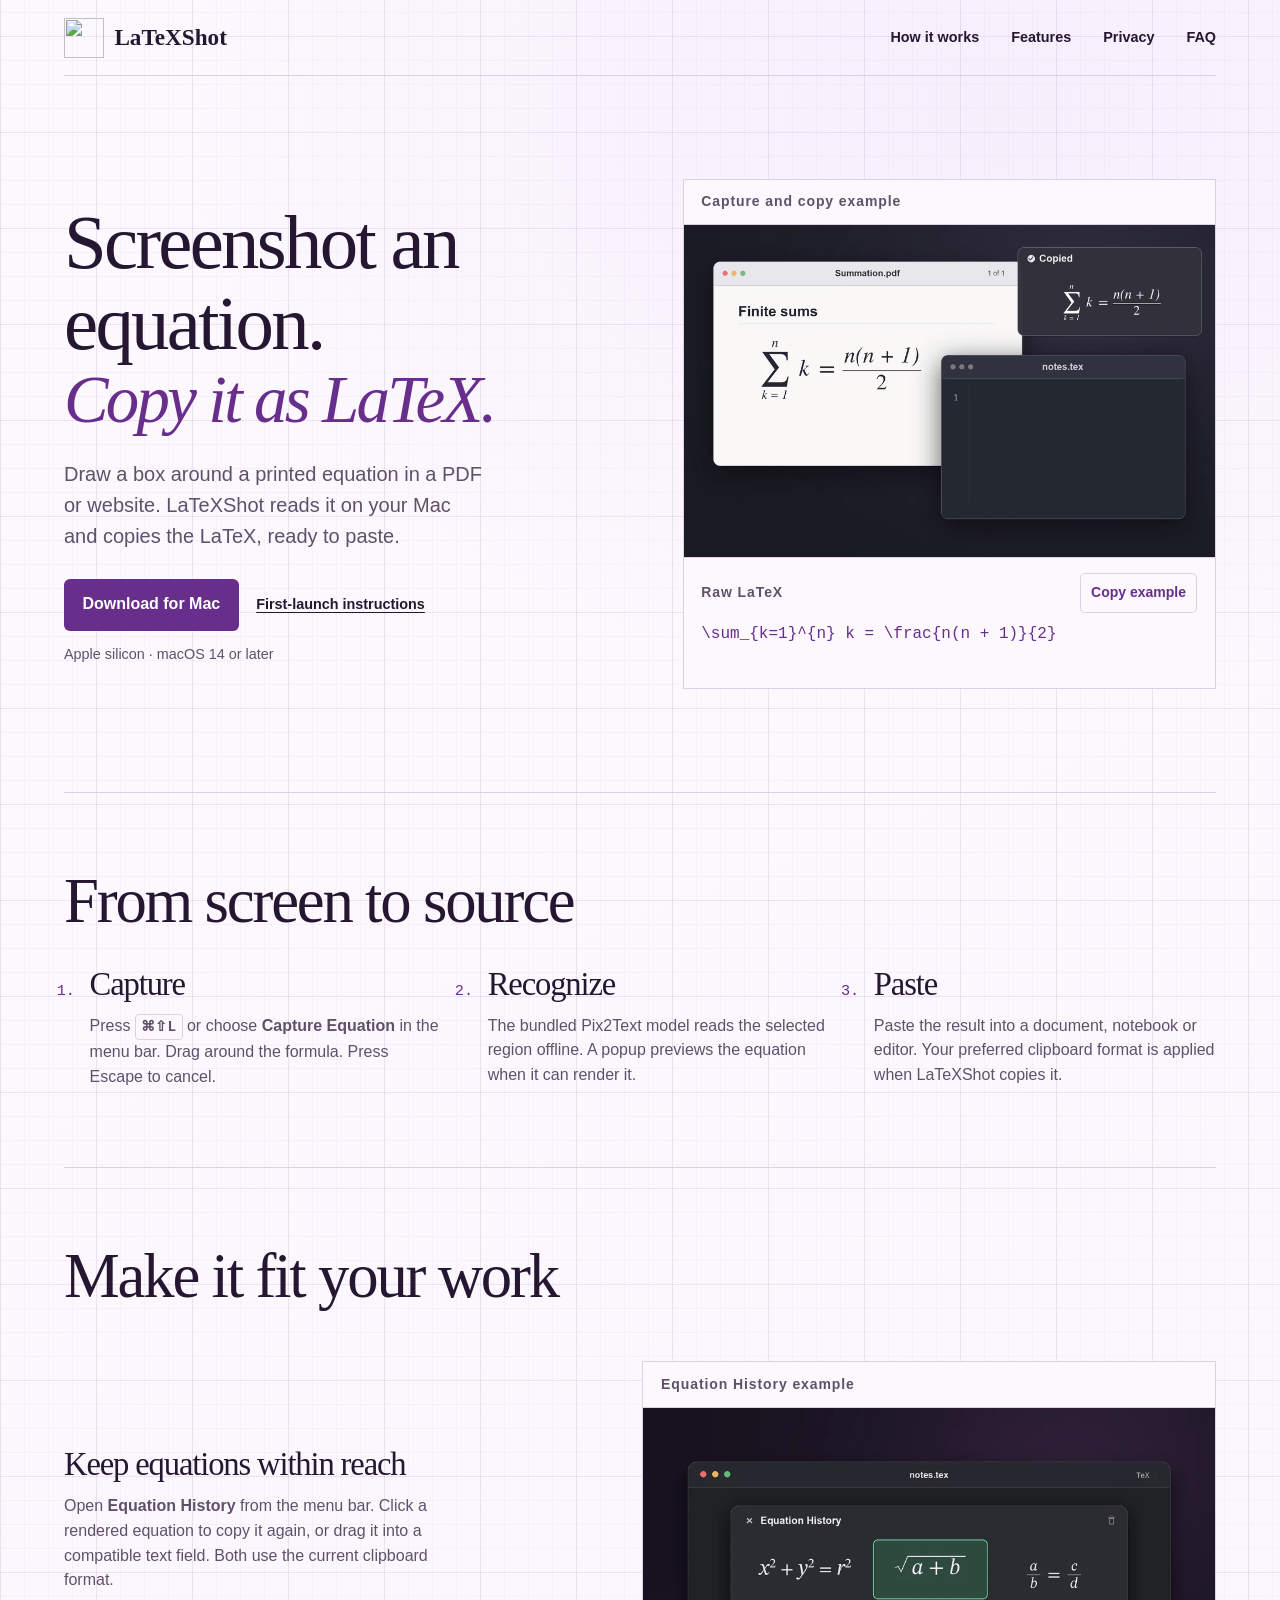
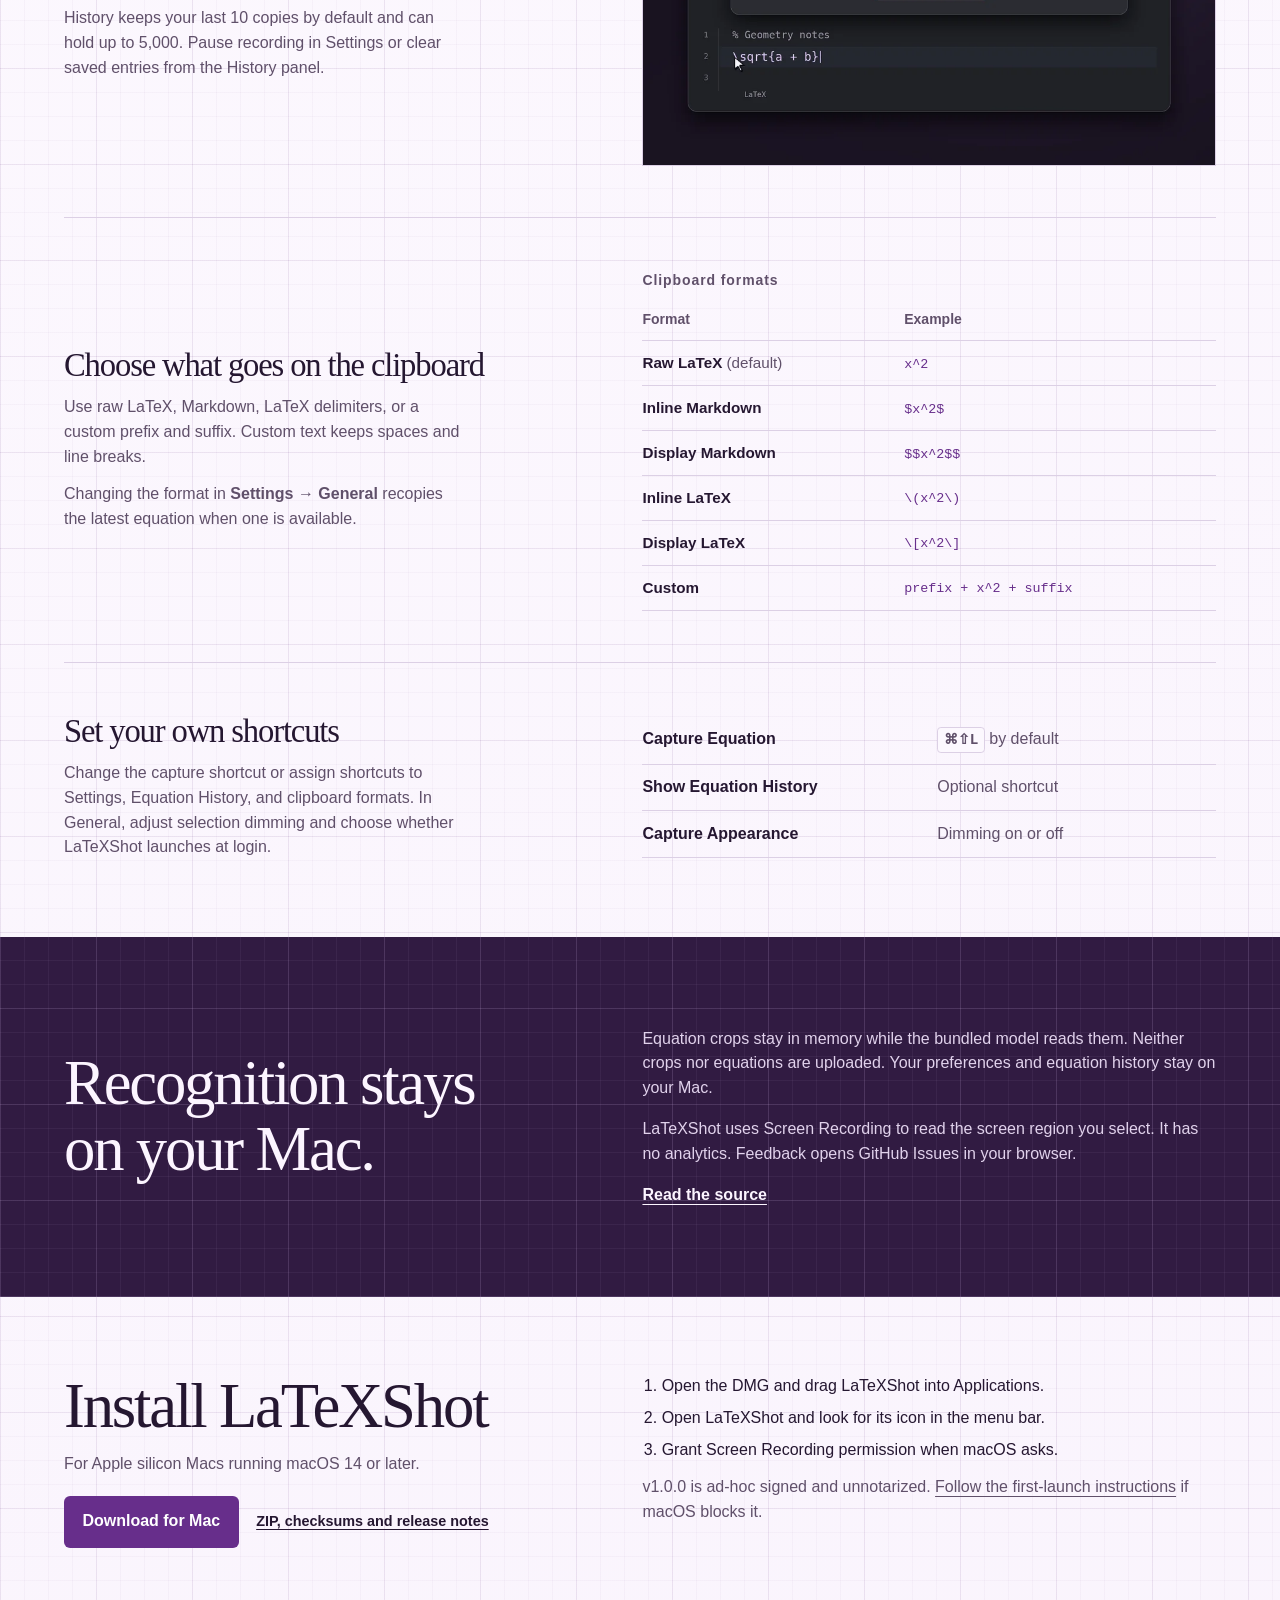
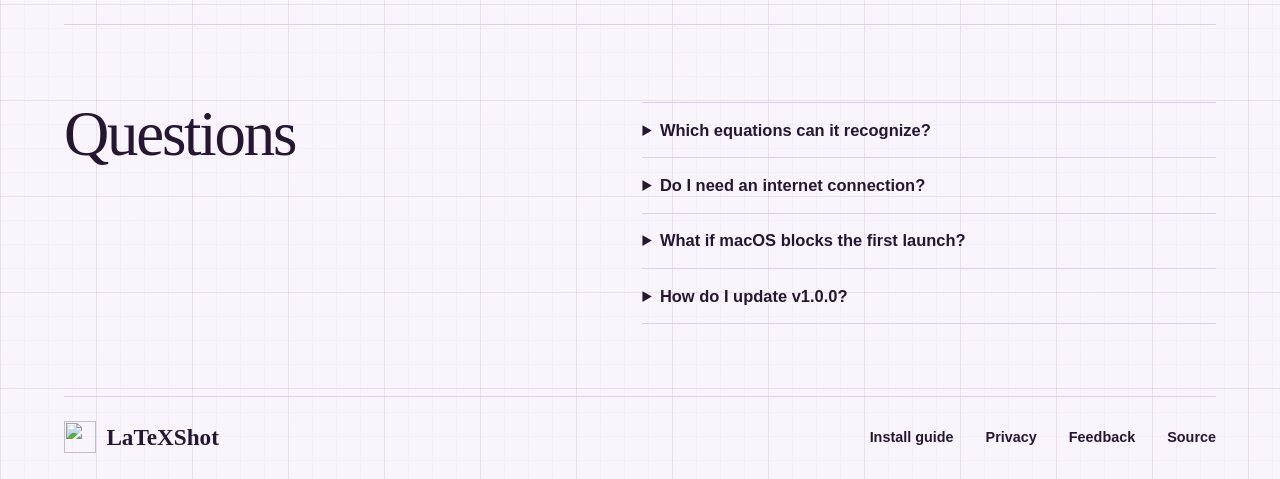
==== site/index.html @ 5f5283f3 "Separate Command and V in the capture demo" ====
<!doctype html>
<html lang="en">
<head>
  <meta charset="utf-8">
  <meta name="viewport" content="width=device-width, initial-scale=1">
  <meta name="description" content="Capture a printed equation from a PDF or website and copy it as LaTeX, offline. A menu bar app for Apple silicon Macs.">
  <meta name="color-scheme" content="light dark">
  <title>LaTeXShot — Screenshot an equation. Copy it as LaTeX.</title>
  <link rel="icon" type="image/png" href="LaTeXShot.png">
  <link rel="stylesheet" href="style.css?v=motion-1">
  <script src="script.js?v=motion-1" defer></script>
</head>
<body id="top">
  <a class="skip-link" href="#main">Skip to content</a>
  <header class="page-width site-header">
    <a class="wordmark" href="#top"><img src="LaTeXShot.png" alt="" width="40" height="40">LaTeXShot</a>
    <nav aria-label="Main navigation">
      <a href="#how-it-works">How it works</a>
      <a href="#features">Features</a>
      <a href="#privacy">Privacy</a>
      <a href="#faq">FAQ</a>
    </nav>
  </header>

  <main id="main" tabindex="-1">
    <section class="page-width hero" aria-labelledby="hero-title">
      <div class="hero-copy">
        <h1 id="hero-title">Screenshot an equation. <em>Copy it as LaTeX.</em></h1>
        <p>Draw a box around a printed equation in a PDF or website. LaTeXShot reads it on your Mac and copies the LaTeX, ready to paste.</p>
        <div class="actions">
          <a class="button" href="https://github.com/exploringtruth/latexshot/releases/latest/download/LaTeXShot.dmg">Download for Mac</a>
          <a href="https://github.com/exploringtruth/latexshot#if-macos-blocks-the-app">First-launch instructions</a>
        </div>
        <p class="system-note">Apple silicon · macOS 14 or later</p>
      </div>

      <figure class="demo motion-demo" data-motion="capture demo" aria-labelledby="demo-caption" aria-describedby="demo-description">
        <figcaption class="motion-caption">
          <span id="demo-caption" class="sheet-label">Capture and copy example</span>
          <span id="demo-description" class="visually-hidden">Illustration of selecting a printed equation in a PDF. The Copied popup shows the rendered equation, then Command V pastes its LaTeX into a separate editor.</span>
          <button class="motion-toggle" type="button" aria-controls="capture-motion" hidden>Play</button>
        </figcaption>
        <div class="motion-stage">
          <div class="capture-sheet motion-fallback">
            <div class="selection-frame">
              <span class="corner top-left" aria-hidden="true"></span>
              <span class="corner top-right" aria-hidden="true"></span>
              <span class="corner bottom-left" aria-hidden="true"></span>
              <span class="corner bottom-right" aria-hidden="true"></span>
              <math display="block" aria-label="The sum from k equals 1 to n of k equals n times n plus 1, divided by 2">
                <munderover>
                  <mo>∑</mo>
                  <mpadded height="+0.16em"><mrow><mi>k</mi><mo>=</mo><mn>1</mn></mrow></mpadded>
                  <mpadded depth="+0.16em"><mi>n</mi></mpadded>
                </munderover>
                <mi>k</mi><mo>=</mo>
                <mfrac>
                  <mrow><mi>n</mi><mo>(</mo><mi>n</mi><mo>+</mo><mn>1</mn><mo>)</mo></mrow>
                  <mn>2</mn>
                </mfrac>
              </math>
            </div>
          </div>
          <img class="motion-poster" src="media/capture.webp?v=2" width="960" height="600" alt="" decoding="async">
          <video id="capture-motion" class="motion-video" src="media/capture.mp4?v=3" width="960" height="600" preload="none" muted playsinline loop disablepictureinpicture disableremoteplayback aria-hidden="true" hidden></video>
        </div>
        <div class="output">
          <div class="output-heading">
            <span class="sheet-label">Raw LaTeX</span>
            <button class="copy-button" type="button" hidden>Copy example</button>
          </div>
          <pre><code id="example-latex">\sum_{k=1}^{n} k = \frac{n(n + 1)}{2}</code></pre>
          <p class="copy-status" role="status"></p>
        </div>
      </figure>
    </section>

    <section class="page-width ruled-section workflow" id="how-it-works" aria-labelledby="workflow-title">
      <h2 id="workflow-title">From screen to source</h2>
      <ol class="workflow-list">
        <li><h3>Capture</h3><p>Press <kbd aria-label="Command Shift L">⌘⇧L</kbd> or choose <strong>Capture Equation</strong> in the menu bar. Drag around the formula. Press Escape to cancel.</p></li>
        <li><h3>Recognize</h3><p>The bundled Pix2Text model reads the selected region offline. A popup previews the equation when it can render it.</p></li>
        <li><h3>Paste</h3><p>Paste the result into a document, notebook or editor. Your preferred clipboard format is applied when LaTeXShot copies it.</p></li>
      </ol>
    </section>

    <section class="page-width ruled-section features" id="features" aria-labelledby="features-title">
      <h2 id="features-title">Make it fit your work</h2>
      <div class="feature-row">
        <div class="feature-copy">
          <h3>Keep equations within reach</h3>
          <p>Open <strong>Equation History</strong> from the menu bar. Click a rendered equation to copy it again, or drag it into a compatible text field. Both use the current clipboard format.</p>
          <p>History keeps your last 10 copies by default and can hold up to 5,000. Pause recording in Settings or clear saved entries from the History panel.</p>
        </div>
        <figure class="history-demo motion-demo" data-motion="Equation History demo" aria-labelledby="history-caption" aria-describedby="history-description">
          <figcaption class="motion-caption">
            <span id="history-caption" class="sheet-label">Equation History example</span>
            <span id="history-description" class="visually-hidden">Illustration of dragging two different saved equations from Equation History into an editor. The History panel stays open after each drop.</span>
            <button class="motion-toggle" type="button" aria-controls="history-motion" hidden>Play</button>
          </figcaption>
          <div class="motion-stage">
            <div class="history-sample motion-fallback">
              <ul>
                <li><math aria-label="x squared plus y squared equals r squared"><msup><mi>x</mi><mn>2</mn></msup><mo>+</mo><msup><mi>y</mi><mn>2</mn></msup><mo>=</mo><msup><mi>r</mi><mn>2</mn></msup></math></li>
                <li><math aria-label="The square root of a squared plus b squared"><msqrt><msup><mi>a</mi><mn>2</mn></msup><mo>+</mo><msup><mi>b</mi><mn>2</mn></msup></msqrt></math></li>
                <li><math aria-label="a over b equals c over d"><mfrac><mi>a</mi><mi>b</mi></mfrac><mo>=</mo><mfrac><mi>c</mi><mi>d</mi></mfrac></math></li>
              </ul>
            </div>
            <img class="motion-poster" src="media/history.webp?v=2" width="960" height="600" alt="" decoding="async" loading="lazy">
            <video id="history-motion" class="motion-video" src="media/history.mp4?v=2" width="960" height="600" preload="none" muted playsinline loop disablepictureinpicture disableremoteplayback aria-hidden="true" hidden></video>
          </div>
        </figure>
      </div>
      <div class="feature-row">
        <div class="feature-copy">
          <h3>Choose what goes on the clipboard</h3>
          <p>Use raw LaTeX, Markdown, LaTeX delimiters, or a custom prefix and suffix. Custom text keeps spaces and line breaks.</p>
          <p>Changing the format in <strong>Settings → General</strong> recopies the latest equation when one is available.</p>
        </div>
        <table class="formats">
          <caption class="sheet-label">Clipboard formats</caption>
          <thead><tr><th scope="col">Format</th><th scope="col">Example</th></tr></thead>
          <tbody>
            <tr><th scope="row">Raw LaTeX <span>(default)</span></th><td><code>x^2</code></td></tr>
            <tr><th scope="row">Inline Markdown</th><td><code>$x^2$</code></td></tr>
            <tr><th scope="row">Display Markdown</th><td><code>$$x^2$$</code></td></tr>
            <tr><th scope="row">Inline LaTeX</th><td><code>\(x^2\)</code></td></tr>
            <tr><th scope="row">Display LaTeX</th><td><code>\[x^2\]</code></td></tr>
            <tr><th scope="row">Custom</th><td><code>prefix + x^2 + suffix</code></td></tr>
          </tbody>
        </table>
      </div>
      <div class="feature-row">
        <div class="feature-copy">
          <h3>Set your own shortcuts</h3>
          <p>Change the capture shortcut or assign shortcuts to Settings, Equation History, and clipboard formats. In General, adjust selection dimming and choose whether LaTeXShot launches at login.</p>
        </div>
        <dl class="settings">
          <div><dt>Capture Equation</dt><dd><kbd aria-label="Command Shift L">⌘⇧L</kbd> by default</dd></div>
          <div><dt>Show Equation History</dt><dd>Optional shortcut</dd></div>
          <div><dt>Capture Appearance</dt><dd>Dimming on or off</dd></div>
        </dl>
      </div>
    </section>

    <section class="privacy-band" id="privacy" aria-labelledby="privacy-title">
      <div class="page-width privacy-inner">
        <h2 id="privacy-title">Recognition stays<br>on your Mac.</h2>
        <div>
          <p>Equation crops stay in memory while the bundled model reads them. Neither crops nor equations are uploaded. Your preferences and equation history stay on your Mac.</p>
          <p>LaTeXShot uses Screen Recording to read the screen region you select. It has no analytics. Feedback opens GitHub Issues in your browser.</p>
          <a href="https://github.com/exploringtruth/latexshot">Read the source</a>
        </div>
      </div>
    </section>

    <section class="page-width ruled-section install" id="download" aria-labelledby="download-title">
      <div>
        <h2 id="download-title">Install LaTeXShot</h2>
        <p>For Apple silicon Macs running macOS 14 or later.</p>
        <div class="actions">
          <a class="button" href="https://github.com/exploringtruth/latexshot/releases/latest/download/LaTeXShot.dmg">Download for Mac</a>
          <a href="https://github.com/exploringtruth/latexshot/releases/tag/v1.0.0">ZIP, checksums and release notes</a>
        </div>
      </div>
      <div class="install-steps">
        <ol>
          <li>Open the DMG and drag LaTeXShot into Applications.</li>
          <li>Open LaTeXShot and look for its icon in the menu bar.</li>
          <li>Grant Screen Recording permission when macOS asks.</li>
        </ol>
        <p>v1.0.0 is ad-hoc signed and unnotarized. <a href="https://github.com/exploringtruth/latexshot#if-macos-blocks-the-app">Follow the first-launch instructions</a> if macOS blocks it.</p>
      </div>
    </section>

    <section class="page-width ruled-section faq" id="faq" aria-labelledby="faq-title">
      <h2 id="faq-title">Questions</h2>
      <div>
        <details>
          <summary>Which equations can it recognize?</summary>
          <p>LaTeXShot v1.0.0 supports printed equations in PDFs and websites. Handwriting support is planned. The frozen printed-equation benchmark accepted 60 of 66 results (90.9%), below the 95% target. Review the copied LaTeX before using it. <a href="https://github.com/exploringtruth/latexshot/blob/v1.0.0/benchmarks/pix2text-v1/README.md">See the benchmark results</a>.</p>
        </details>
        <details>
          <summary>Do I need an internet connection?</summary>
          <p>The installed app recognizes equations entirely offline. Downloading the app or an update and opening GitHub for feedback requires an internet connection.</p>
        </details>
        <details>
          <summary>What if macOS blocks the first launch?</summary>
          <p>v1.0.0 is ad-hoc signed and unnotarized. If you trust your download, open <strong>System Settings → Privacy &amp; Security</strong> and use <strong>Open Anyway</strong>. <a href="https://support.apple.com/en-us/102445">Read Apple’s instructions</a>.</p>
        </details>
        <details>
          <summary>How do I update v1.0.0?</summary>
          <p>Download a newer version from <a href="https://github.com/exploringtruth/latexshot/releases">GitHub Releases</a>, quit LaTeXShot and replace it in Applications. In-app update checks and automatic updates are disabled in v1.0.0.</p>
        </details>
      </div>
    </section>
  </main>

  <footer class="page-width site-footer">
    <a class="wordmark" href="#top"><img src="LaTeXShot.png" alt="" width="32" height="32">LaTeXShot</a>
    <nav aria-label="Project links">
      <a href="https://github.com/exploringtruth/latexshot#if-macos-blocks-the-app">Install guide</a>
      <a href="#privacy">Privacy</a>
      <a href="https://github.com/exploringtruth/latexshot/issues">Feedback</a>
      <a href="https://github.com/exploringtruth/latexshot">Source</a>
    </nav>
  </footer>
</body>
</html>
---- site/style.css ----
:root, .privacy-band {
  --paper-grid:
    repeating-linear-gradient(90deg, var(--grid-major) 0 1px, transparent 1px 96px),
    repeating-linear-gradient(0deg, var(--grid-major) 0 1px, transparent 1px 96px),
    repeating-linear-gradient(90deg, var(--grid-minor) 0 1px, transparent 1px 24px),
    repeating-linear-gradient(0deg, var(--grid-minor) 0 1px, transparent 1px 24px);
}

:root {
  color-scheme: light dark;
  --paper: #fcf8fe;
  --ink: #251731;
  --muted: #60506a;
  --accent: #672e8b;
  --accent-hover: #51206f;
  --button-text: #fff;
  --rule: #dcd0e5;
  --sheet: #f5edf9;
  --grid: #e4d6ec;
  --grid-minor: #835c9b0b;
  --grid-major: #74458d15;
  --paper-glow: #ce9deb1c;
  --paper-wash: #e9d6f420;
  --focus: #9a5619;
  --plum: #311b42;
  --plum-ink: #fcf5ff;
  --plum-muted: #e1d2ec;
  --serif: Georgia, "Times New Roman", serif;
  --mono: ui-monospace, SFMono-Regular, Menlo, monospace;
  background-color: var(--paper);
  background-image:
    var(--paper-grid),
    radial-gradient(ellipse 60rem 43rem at 78% 7rem, var(--paper-glow), transparent 86%),
    linear-gradient(160deg, transparent 24%, var(--paper-wash));
  color: var(--ink);
  font-family: -apple-system, BlinkMacSystemFont, "Segoe UI", sans-serif;
  line-height: 1.55;
}

@media (prefers-color-scheme: dark) {
  :root {
    --paper: #1a1223;
    --ink: #f8eefb;
    --muted: #cbbacf;
    --accent: #d0a1f4;
    --accent-hover: #e4c3ff;
    --button-text: #2c173c;
    --rule: #483653;
    --sheet: #291a35;
    --grid: #3a2946;
    --grid-minor: #b08bce0c;
    --grid-major: #b894dc18;
    --paper-glow: #7f45ad2a;
    --paper-wash: #481e6520;
    --focus: #f0be76;
    --plum: #301b41;
  }
}

* { box-sizing: border-box; }
[hidden] { display: none !important; }
body { margin: 0; }
img { display: block; }
figure { margin: 0; }
.visually-hidden {
  position: absolute;
  width: 1px;
  height: 1px;
  padding: 0;
  overflow: hidden;
  clip-path: inset(50%);
  white-space: nowrap;
}
p { margin: 0; }
a { color: inherit; text-underline-offset: 0.23em; }
a:hover { text-decoration-thickness: 2px; }
a:focus-visible, button:focus-visible, summary:focus-visible {
  outline: 3px solid var(--focus);
  outline-offset: 4px;
}

.skip-link {
  position: absolute;
  z-index: 2;
  top: 1rem;
  left: 1rem;
  padding: 0.5rem 0.75rem;
  background: var(--paper);
  transform: translateY(-200%);
}

.skip-link:focus { transform: none; }
.page-width { width: min(100% - 4rem, 72rem); margin-inline: auto; }

.site-header, .site-footer {
  display: flex;
  align-items: center;
  justify-content: space-between;
  gap: 1rem 2rem;
  padding-block: 1.1rem;
}

.site-header { border-bottom: 1px solid var(--rule); }
.site-footer { padding-block: 1.5rem 2rem; }
.wordmark {
  display: inline-flex;
  align-items: center;
  gap: 0.65rem;
  font-family: var(--serif);
  font-size: 1.45rem;
  font-weight: 700;
  line-height: 1.2;
  text-decoration: none;
}

nav { display: flex; flex-wrap: wrap; gap: 0.45rem clamp(1rem, 2.7vw, 2rem); }
nav a { font-size: 0.9rem; font-weight: 600; text-decoration: none; }
nav a:hover { text-decoration: underline; }

h1, h2, h3 {
  margin: 0;
  font-family: var(--serif);
  line-height: 1.05;
  letter-spacing: -0.035em;
}

h1 { font-size: clamp(3.2rem, 6vw, 5.6rem); font-weight: 500; }
h1 em { display: block; color: var(--accent); font-size: 0.87em; font-weight: inherit; }
h2 { font-size: clamp(2.4rem, 4.9vw, 4.8rem); font-weight: 500; }
h3 { font-size: clamp(1.55rem, 2.55vw, 2.3rem); font-weight: 500; }
kbd, code { font-family: var(--mono); }
math { font-family: math, "STIX Two Math", "Cambria Math", "Latin Modern Math", serif; }

.hero {
  display: grid;
  grid-template-columns: minmax(0, 1.04fr) minmax(0, 1fr);
  align-items: center;
  gap: clamp(2rem, 5vw, 5.5rem);
  padding-block: clamp(3.5rem, 8vw, 7.25rem);
}

.hero-copy > p:not(.system-note) {
  max-width: 38ch;
  margin-block: 1.55rem 1.65rem;
  color: var(--muted);
  font-size: clamp(1.08rem, 1.7vw, 1.25rem);
  line-height: 1.55;
}

.actions { display: flex; align-items: center; flex-wrap: wrap; gap: 0.8rem 1.1rem; }
.actions a:not(.button) { font-size: 0.9rem; font-weight: 600; }
.button {
  display: inline-flex;
  align-items: center;
  min-height: 3.25rem;
  padding: 0.65rem 1.15rem;
  border-radius: 0.38rem;
  background: var(--accent);
  color: var(--button-text);
  font-weight: 700;
  text-decoration: none;
}

.button:hover { background: var(--accent-hover); }
.system-note { margin-top: 0.75rem; color: var(--muted); font-size: 0.9rem; }

.motion-demo { min-width: 0; border: 1px solid var(--rule); background: var(--paper); }
.motion-caption {
  display: flex;
  align-items: center;
  justify-content: space-between;
  gap: 0.5rem;
  min-height: 2.85rem;
  padding-inline: 1.1rem;
  border-bottom: 1px solid var(--rule);
}

.motion-toggle {
  min-height: 2rem;
  padding: 0.25rem 0.1rem;
  border: 0;
  background: transparent;
  color: var(--accent);
  font: inherit;
  font-size: 0.875rem;
  font-weight: 650;
  text-decoration: underline;
  text-underline-offset: 0.23em;
  cursor: pointer;
}

.motion-toggle:hover { text-decoration-thickness: 2px; }

.motion-stage {
  position: relative;
  display: grid;
  aspect-ratio: 8 / 5;
  overflow: hidden;
  background: var(--sheet);
}

.motion-poster, .motion-video {
  position: absolute;
  inset: 0;
  width: 100%;
  height: 100%;
  object-fit: contain;
}

.motion-poster { z-index: 1; visibility: hidden; }
.motion-poster.available { visibility: visible; }
.motion-video { opacity: 0; }
.motion-video.started { opacity: 1; }
.sheet-label {
  color: var(--muted);
  font-size: 0.875rem;
  font-weight: 650;
  letter-spacing: 0.065em;
}

.capture-sheet, .history-sample {
  background-color: var(--sheet);
  background-image:
    linear-gradient(var(--grid) 1px, transparent 1px),
    linear-gradient(90deg, var(--grid) 1px, transparent 1px);
  background-size: 1.5rem 1.5rem;
}

.capture-sheet {
  position: relative;
  display: grid;
  place-items: center;
  min-height: 0;
  padding: 1.15rem;
}

.selection-frame {
  position: relative;
  display: grid;
  place-items: center;
  width: min(88%, 25rem);
  min-height: min(74%, 10.25rem);
  padding: 0 0.7rem;
  border: 1px solid var(--accent);
  background: var(--paper);
}

.selection-frame math { font-size: clamp(1.55rem, 3.05vw, 2.8rem); }
.corner {
  position: absolute;
  width: 0.85rem;
  height: 0.85rem;
  border: 2px solid var(--accent);
}

.top-left { top: -2px; left: -2px; border-right: 0; border-bottom: 0; }
.top-right { top: -2px; right: -2px; border-left: 0; border-bottom: 0; }
.bottom-left { bottom: -2px; left: -2px; border-right: 0; border-top: 0; }
.bottom-right { bottom: -2px; right: -2px; border-left: 0; border-top: 0; }

kbd {
  display: inline-block;
  padding: 0.08em 0.38em;
  border: 1px solid var(--rule);
  border-radius: 0.24rem;
  background: var(--paper);
  font-size: 0.9em;
  font-weight: 600;
  white-space: nowrap;
}

.output {
  background: var(--paper);
  padding: 0.9rem 1.1rem 0.75rem;
  border-top: 1px solid var(--rule);
}

.output-heading { display: flex; align-items: center; justify-content: space-between; gap: 0.45rem; }
.copy-button {
  min-height: 2.5rem;
  padding: 0.3rem 0.65rem;
  border: 1px solid var(--rule);
  border-radius: 0.3rem;
  background: var(--paper);
  color: var(--accent);
  font: inherit;
  font-size: 0.875rem;
  font-weight: 700;
  cursor: pointer;
}

.copy-button:hover { background: var(--sheet); border-color: var(--accent); }
pre {
  margin: 0.6rem 0 0;
  color: var(--accent);
  font-size: clamp(0.875rem, 1.5vw, 1rem);
  white-space: pre-wrap;
  overflow-wrap: anywhere;
}
.copy-status { min-height: 1.4em; margin-top: 0.6rem; color: var(--muted); font-size: 0.875rem; }

.ruled-section { padding-block: clamp(3rem, 6vw, 5.5rem); border-top: 1px solid var(--rule); }
.workflow-list {
  display: grid;
  grid-template-columns: repeat(3, minmax(0, 1fr));
  gap: 1.65rem;
  margin: 2rem 0 0;
  padding-left: 1.25rem;
}

.workflow-list li { padding-left: 0.35rem; }
.workflow-list li + li { margin-left: 0.75rem; }
.workflow-list li::marker { color: var(--accent); font-family: var(--mono); font-size: 0.95rem; }
.workflow-list p { margin-top: 0.75rem; color: var(--muted); }

.feature-row {
  display: grid;
  grid-template-columns: minmax(0, 0.83fr) minmax(0, 1fr);
  gap: 1.75rem clamp(2.25rem, 8vw, 7rem);
  align-items: center;
  padding-block: clamp(2rem, 4vw, 3.2rem);
  border-bottom: 1px solid var(--rule);
}
.feature-row:last-child { padding-bottom: 0; border-bottom: 0; }
.feature-copy p { margin-top: 0.8rem; color: var(--muted); max-width: 45ch; }

.history-sample {
  display: grid;
  align-content: center;
  min-height: 0;
  padding: 1.05rem 1.15rem;
}
.history-sample ul {
  display: grid;
  grid-template-columns: 1.45fr 1.12fr 0.8fr;
  gap: 0.5rem;
  margin: 0;
  padding: 0;
  list-style: none;
}

.history-sample li {
  display: grid;
  place-items: center;
  min-width: 0;
  min-height: 4.4rem;
  padding: 0.35rem;
  border: 1px solid var(--rule);
  background: var(--paper);
}

.history-sample math { font-size: clamp(0.875rem, 2.1vw, 1.65rem); }

.formats { width: 100%; border-collapse: collapse; font-size: 0.95rem; }
.formats caption { margin-bottom: 0.5rem; text-align: left; }
.formats th, .formats td {
  padding: 0.6rem 0.6rem 0.6rem 0;
  border-bottom: 1px solid var(--rule);
  text-align: left;
  overflow-wrap: anywhere;
}

.formats th { font-weight: 600; }
.formats th span { font-weight: 400; color: var(--muted); }
.formats thead th { color: var(--muted); font-size: 0.875rem; }
.formats code { color: var(--accent); font-size: 0.88em; }
.settings { margin: 0; }
.settings div {
  display: grid;
  grid-template-columns: 1fr 1fr;
  gap: 0.5rem 1rem;
  padding: 0.65rem 0;
  border-bottom: 1px solid var(--rule);
}
.settings dt { font-weight: 650; }
.settings dd { margin: 0; color: var(--muted); }

.privacy-band {
  --grid-minor: #e4c7fb0e;
  --grid-major: #e4c7fb1b;
  background-color: var(--plum);
  background-image: var(--paper-grid);
  color: var(--plum-ink);
}
.privacy-inner, .install, .faq {
  display: grid;
  grid-template-columns: minmax(0, 0.83fr) minmax(0, 1fr);
  gap: 1.6rem clamp(2.25rem, 8vw, 7rem);
}

.privacy-inner { align-items: center; padding-block: clamp(3.5rem, 7vw, 6rem); }
.privacy-inner p { color: var(--plum-muted); }
.privacy-inner p + p { margin-top: 1rem; }
.privacy-inner a { display: inline-block; margin-top: 1rem; font-weight: 650; }
.privacy-inner a:focus-visible { outline-color: #f0be76; }
.install { align-items: start; border-top: 0; }
.install p { margin-top: 0.8rem; color: var(--muted); }
.install .actions { margin-top: 1.15rem; }
.install-steps ol { margin: 0; padding-left: 1.2rem; }
.install-steps li + li { margin-top: 0.45rem; }

.faq { padding-bottom: clamp(3rem, 6vw, 4.5rem); }
details { padding: 0.9rem 0; border-bottom: 1px solid var(--rule); }
details:first-child { border-top: 1px solid var(--rule); }
summary { cursor: pointer; font-size: 1.03rem; font-weight: 650; }
summary:hover { color: var(--accent); }
details p { margin: 0.65rem 0 0; color: var(--muted); }
.site-footer { border-top: 1px solid var(--rule); }

@media (max-width: 55rem) {
  .hero { grid-template-columns: 1fr; }
  .hero-copy > p:not(.system-note) { max-width: 48ch; }
  .demo { width: min(100%, 38rem); }
  .selection-frame { width: min(94%, 25rem); }
  .selection-frame math { font-size: clamp(1.3rem, 5.4vw, 2.8rem); }
  .history-sample ul { grid-template-columns: 1.3fr 1.1fr 0.8fr; }
}

@media (max-width: 41rem) {
  .page-width { width: calc(100% - 2.4rem); }
  .site-header, .site-footer { flex-wrap: wrap; }
  .hero { padding-block: 3rem; }
  h1 { font-size: clamp(2.65rem, 8.6vw, 3.8rem); }
  .workflow-list, .feature-row, .privacy-inner, .install, .faq { grid-template-columns: 1fr; }
  .workflow-list li + li { margin-left: 0; }
  .history-sample math { font-size: clamp(1rem, 4.6vw, 1.65rem); }
  .faq { gap: 1.25rem; }
}

@media (max-width: 24rem) {
  .history-sample { padding-inline: 0.7rem; }
  .history-sample li { padding-inline: 0.15rem; }
  .history-sample math { font-size: 1rem; }
  .formats { font-size: 0.875rem; }
}
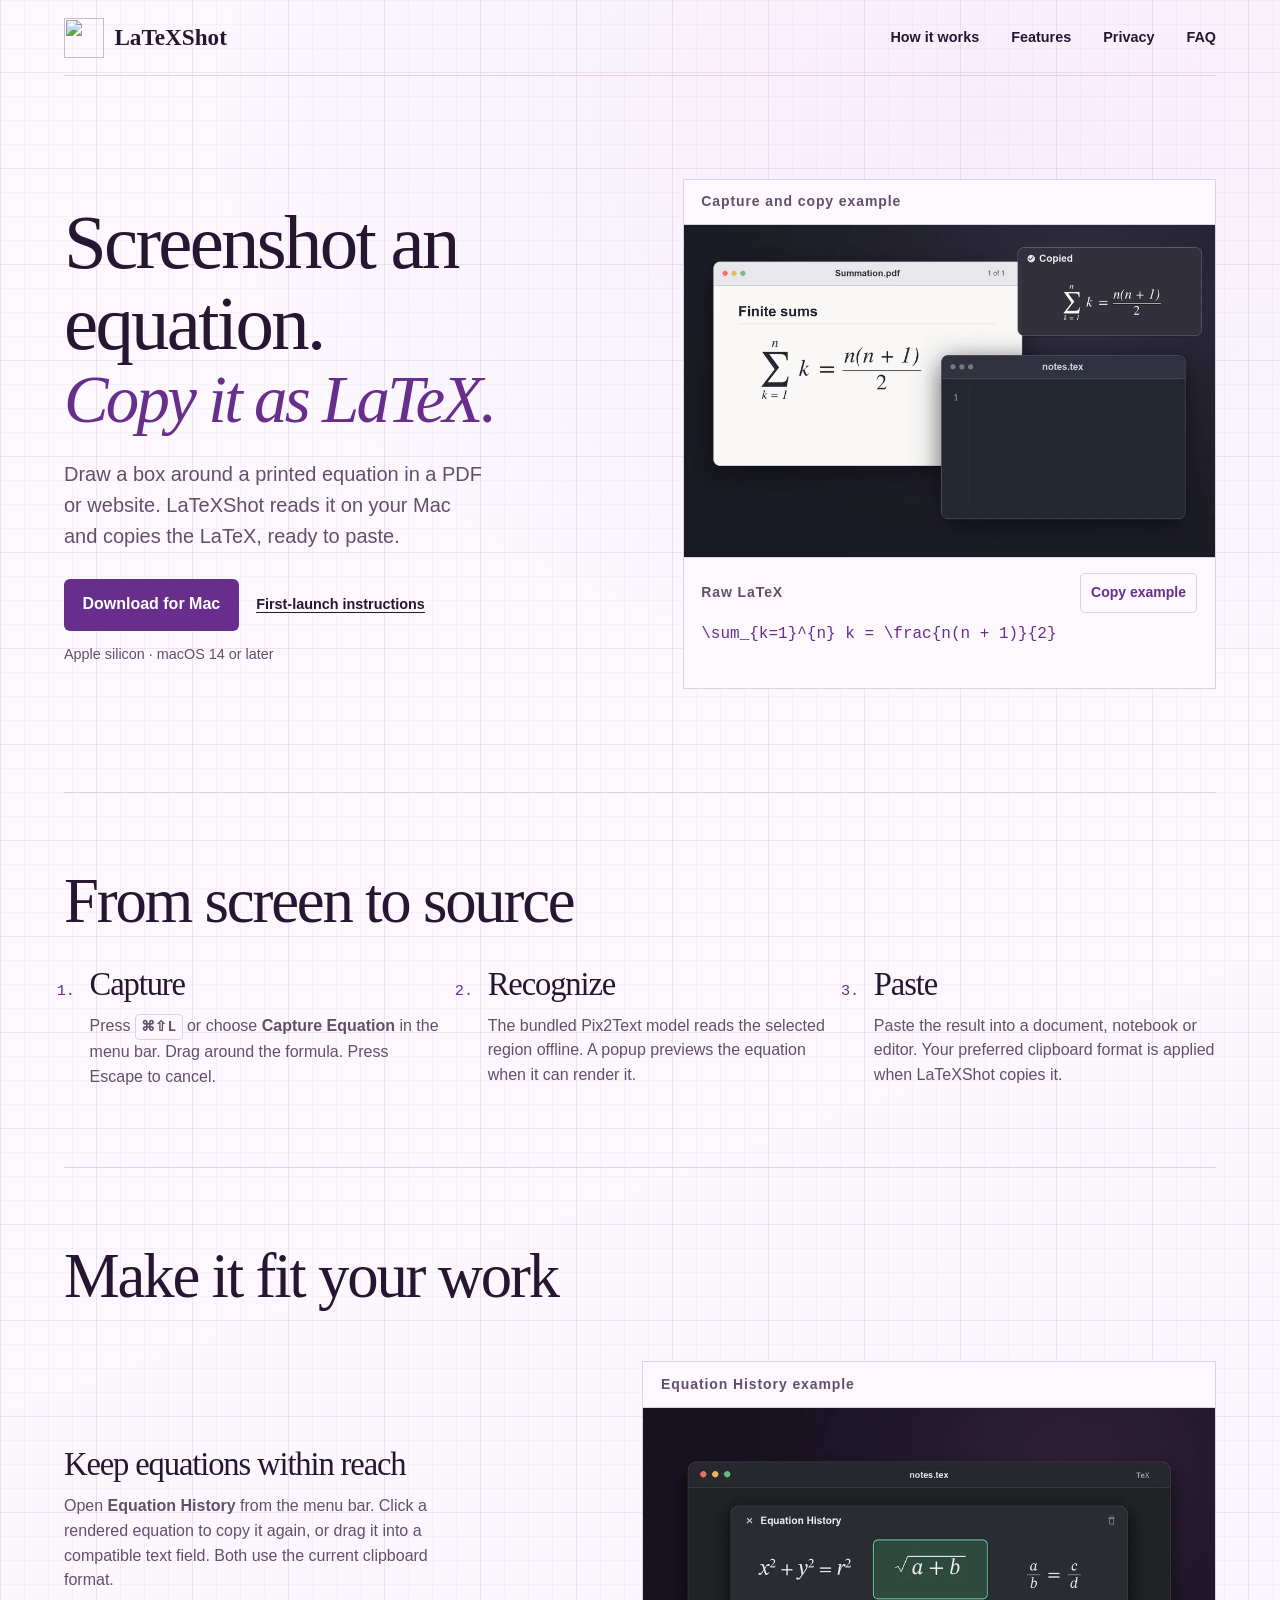
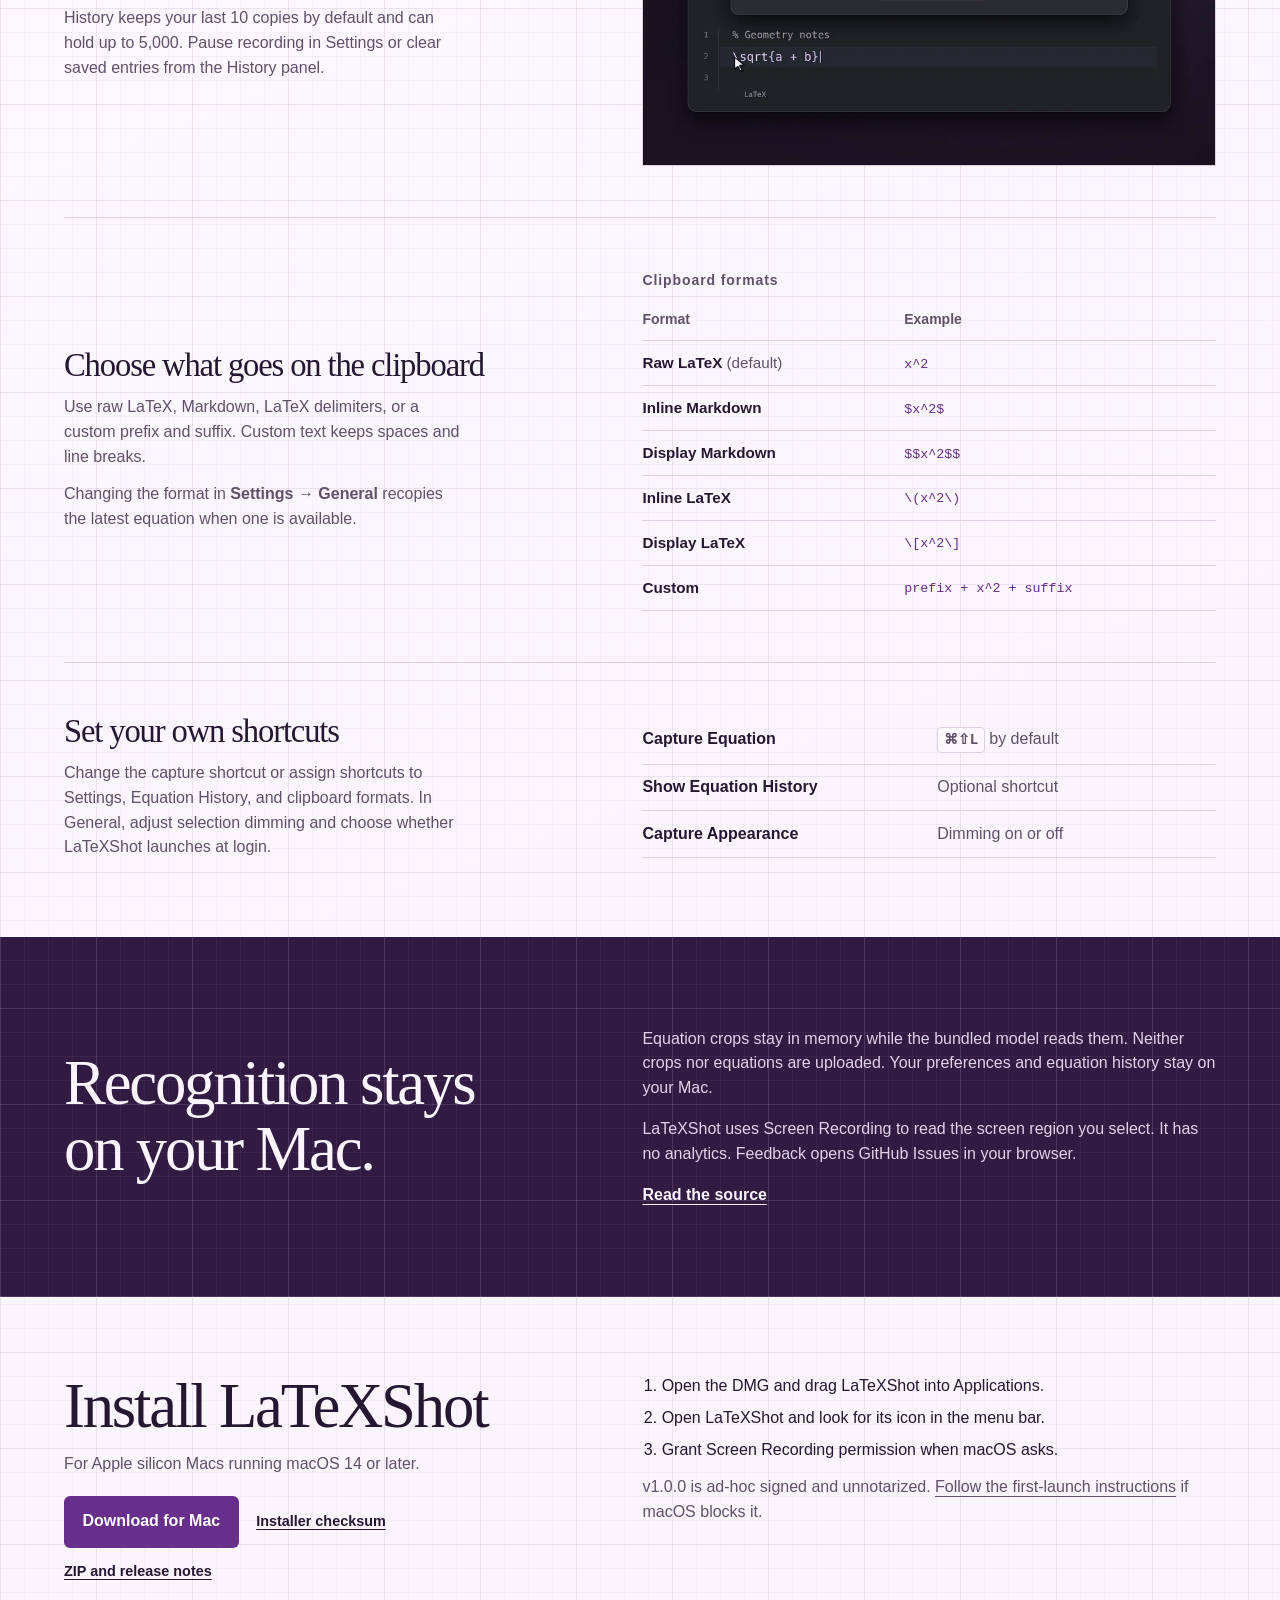
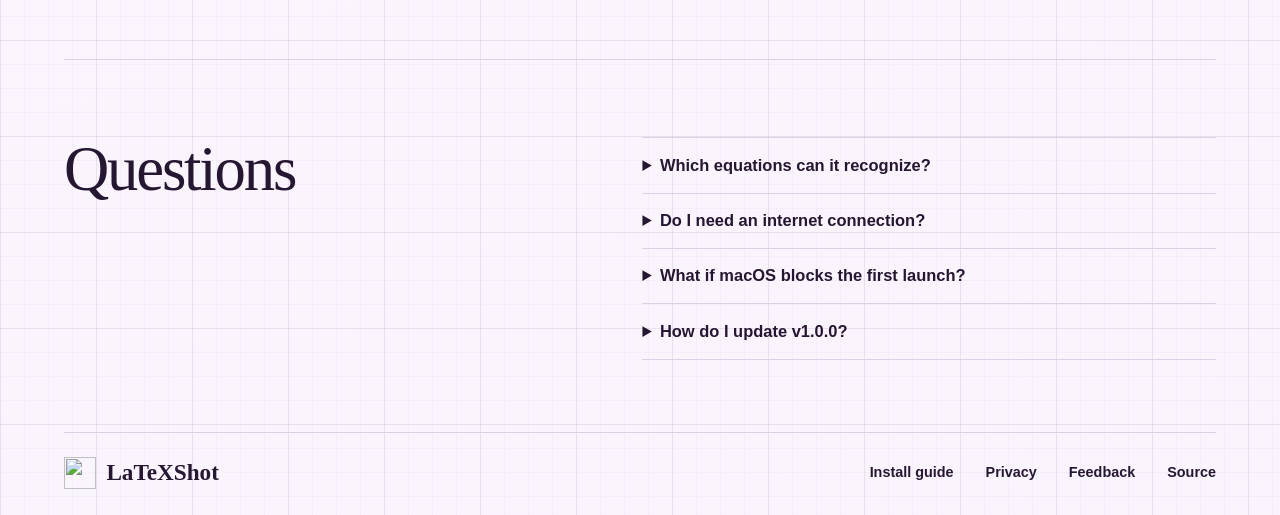
==== commit e4b3dcc9: "Link to the compact v1.0.0 installer" ====
--- a/site/index.html
+++ b/site/index.html
@@ -28,7 +28,7 @@
         <h1 id="hero-title">Screenshot an equation. <em>Copy it as LaTeX.</em></h1>
         <p>Draw a box around a printed equation in a PDF or website. LaTeXShot reads it on your Mac and copies the LaTeX, ready to paste.</p>
         <div class="actions">
-          <a class="button" href="https://github.com/exploringtruth/latexshot/releases/latest/download/LaTeXShot.dmg">Download for Mac</a>
+          <a class="button" href="https://github.com/exploringtruth/latexshot/releases/download/v1.0.0/LaTeXShot-1.0.0-Installer.dmg">Download for Mac</a>
           <a href="https://github.com/exploringtruth/latexshot#if-macos-blocks-the-app">First-launch instructions</a>
         </div>
         <p class="system-note">Apple silicon · macOS 14 or later</p>
@@ -37,7 +37,7 @@
       <figure class="demo motion-demo" data-motion="capture demo" aria-labelledby="demo-caption" aria-describedby="demo-description">
         <figcaption class="motion-caption">
           <span id="demo-caption" class="sheet-label">Capture and copy example</span>
-          <span id="demo-description" class="visually-hidden">Illustration of selecting a printed equation in a PDF. The Copied popup shows the rendered equation, then Command V pastes its LaTeX into a separate editor.</span>
+          <span id="demo-description" class="visually-hidden">Illustration of selecting a printed equation in a PDF. The Copied popup shows the rendered equation, then Command V pastes its LaTeX into a separate editor. The editor then displays the typeset equation in its preview.</span>
           <button class="motion-toggle" type="button" aria-controls="capture-motion" hidden>Play</button>
         </figcaption>
         <div class="motion-stage">
@@ -62,7 +62,7 @@
             </div>
           </div>
           <img class="motion-poster" src="media/capture.webp?v=2" width="960" height="600" alt="" decoding="async">
-          <video id="capture-motion" class="motion-video" src="media/capture.mp4?v=3" width="960" height="600" preload="none" muted playsinline loop disablepictureinpicture disableremoteplayback aria-hidden="true" hidden></video>
+          <video id="capture-motion" class="motion-video" src="media/capture.mp4?v=5" width="960" height="600" preload="none" muted playsinline loop disablepictureinpicture disableremoteplayback aria-hidden="true" hidden></video>
         </div>
         <div class="output">
           <div class="output-heading">
@@ -159,8 +159,9 @@
         <h2 id="download-title">Install LaTeXShot</h2>
         <p>For Apple silicon Macs running macOS 14 or later.</p>
         <div class="actions">
-          <a class="button" href="https://github.com/exploringtruth/latexshot/releases/latest/download/LaTeXShot.dmg">Download for Mac</a>
-          <a href="https://github.com/exploringtruth/latexshot/releases/tag/v1.0.0">ZIP, checksums and release notes</a>
+          <a class="button" href="https://github.com/exploringtruth/latexshot/releases/download/v1.0.0/LaTeXShot-1.0.0-Installer.dmg">Download for Mac</a>
+          <a href="https://github.com/exploringtruth/latexshot/releases/download/v1.0.0/LaTeXShot-1.0.0-Installer.dmg.sha256">Installer checksum</a>
+          <a href="https://github.com/exploringtruth/latexshot/releases/tag/v1.0.0">ZIP and release notes</a>
         </div>
       </div>
       <div class="install-steps">
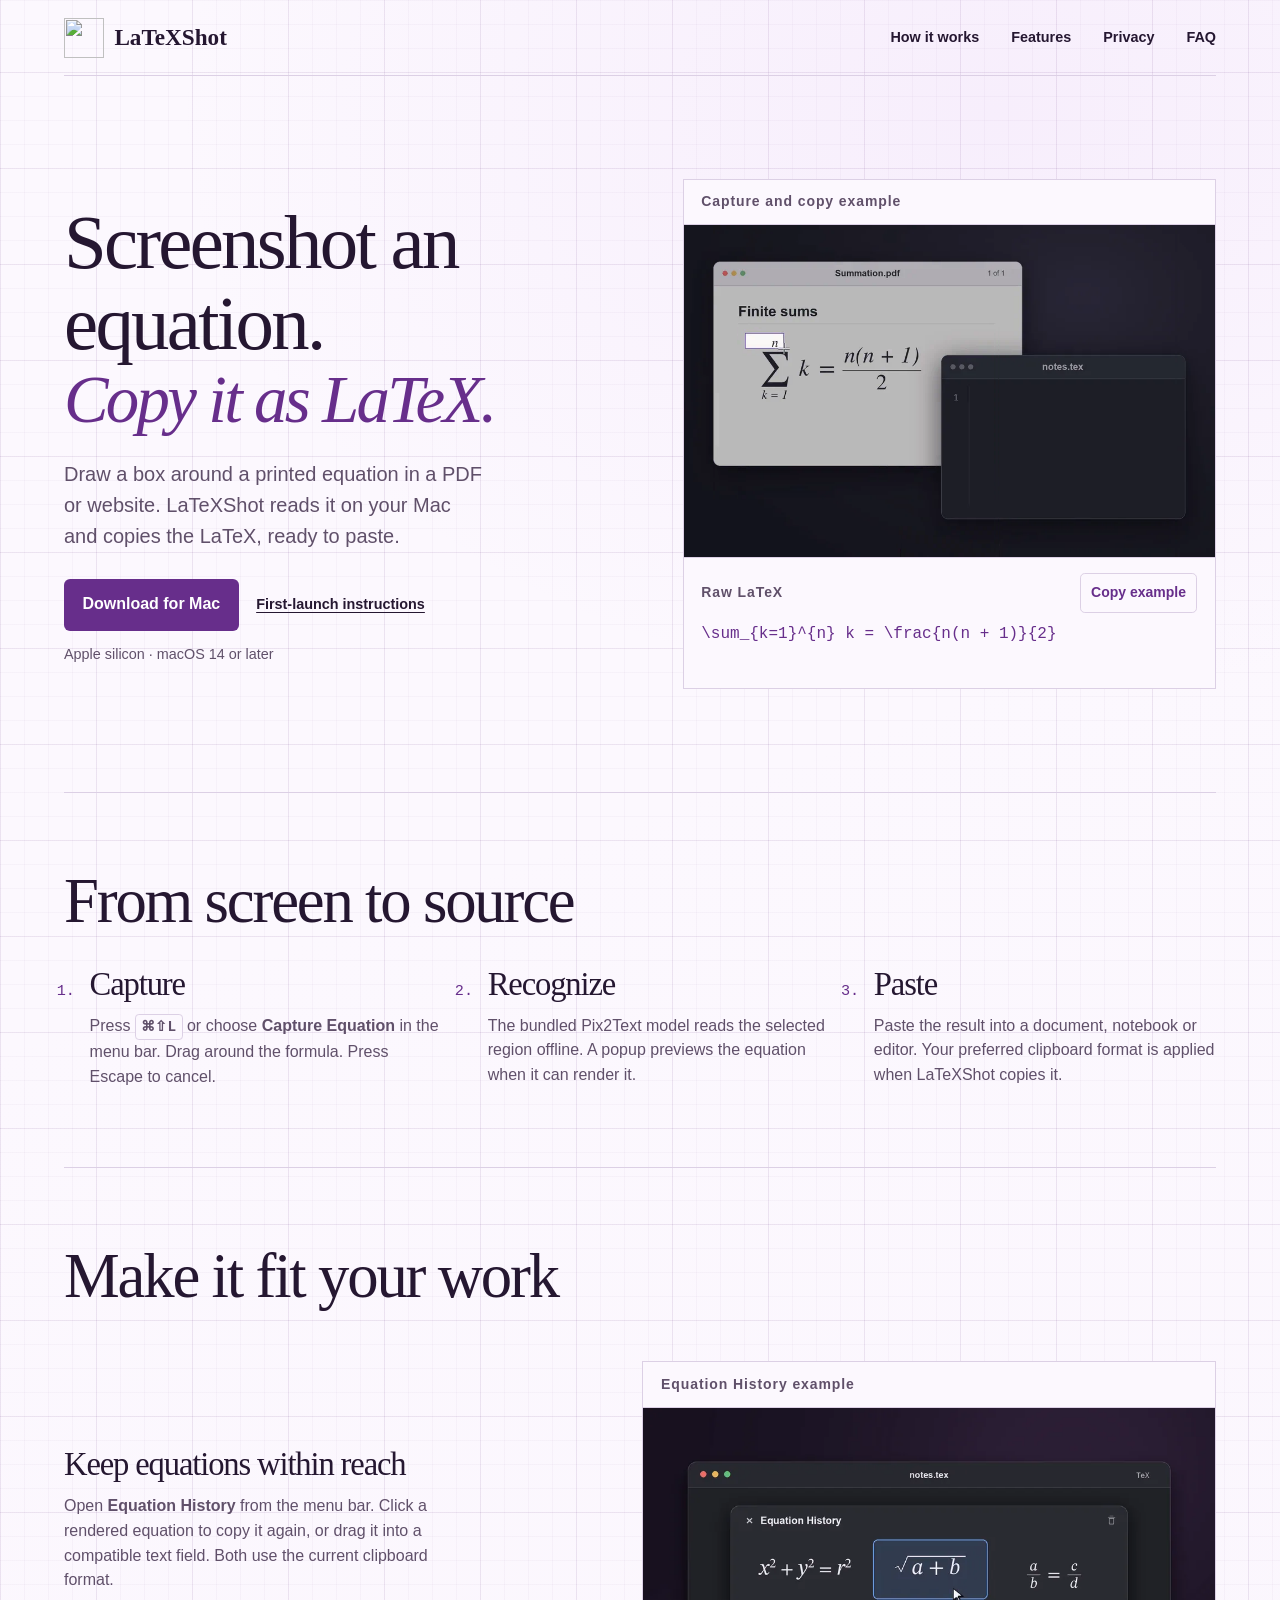
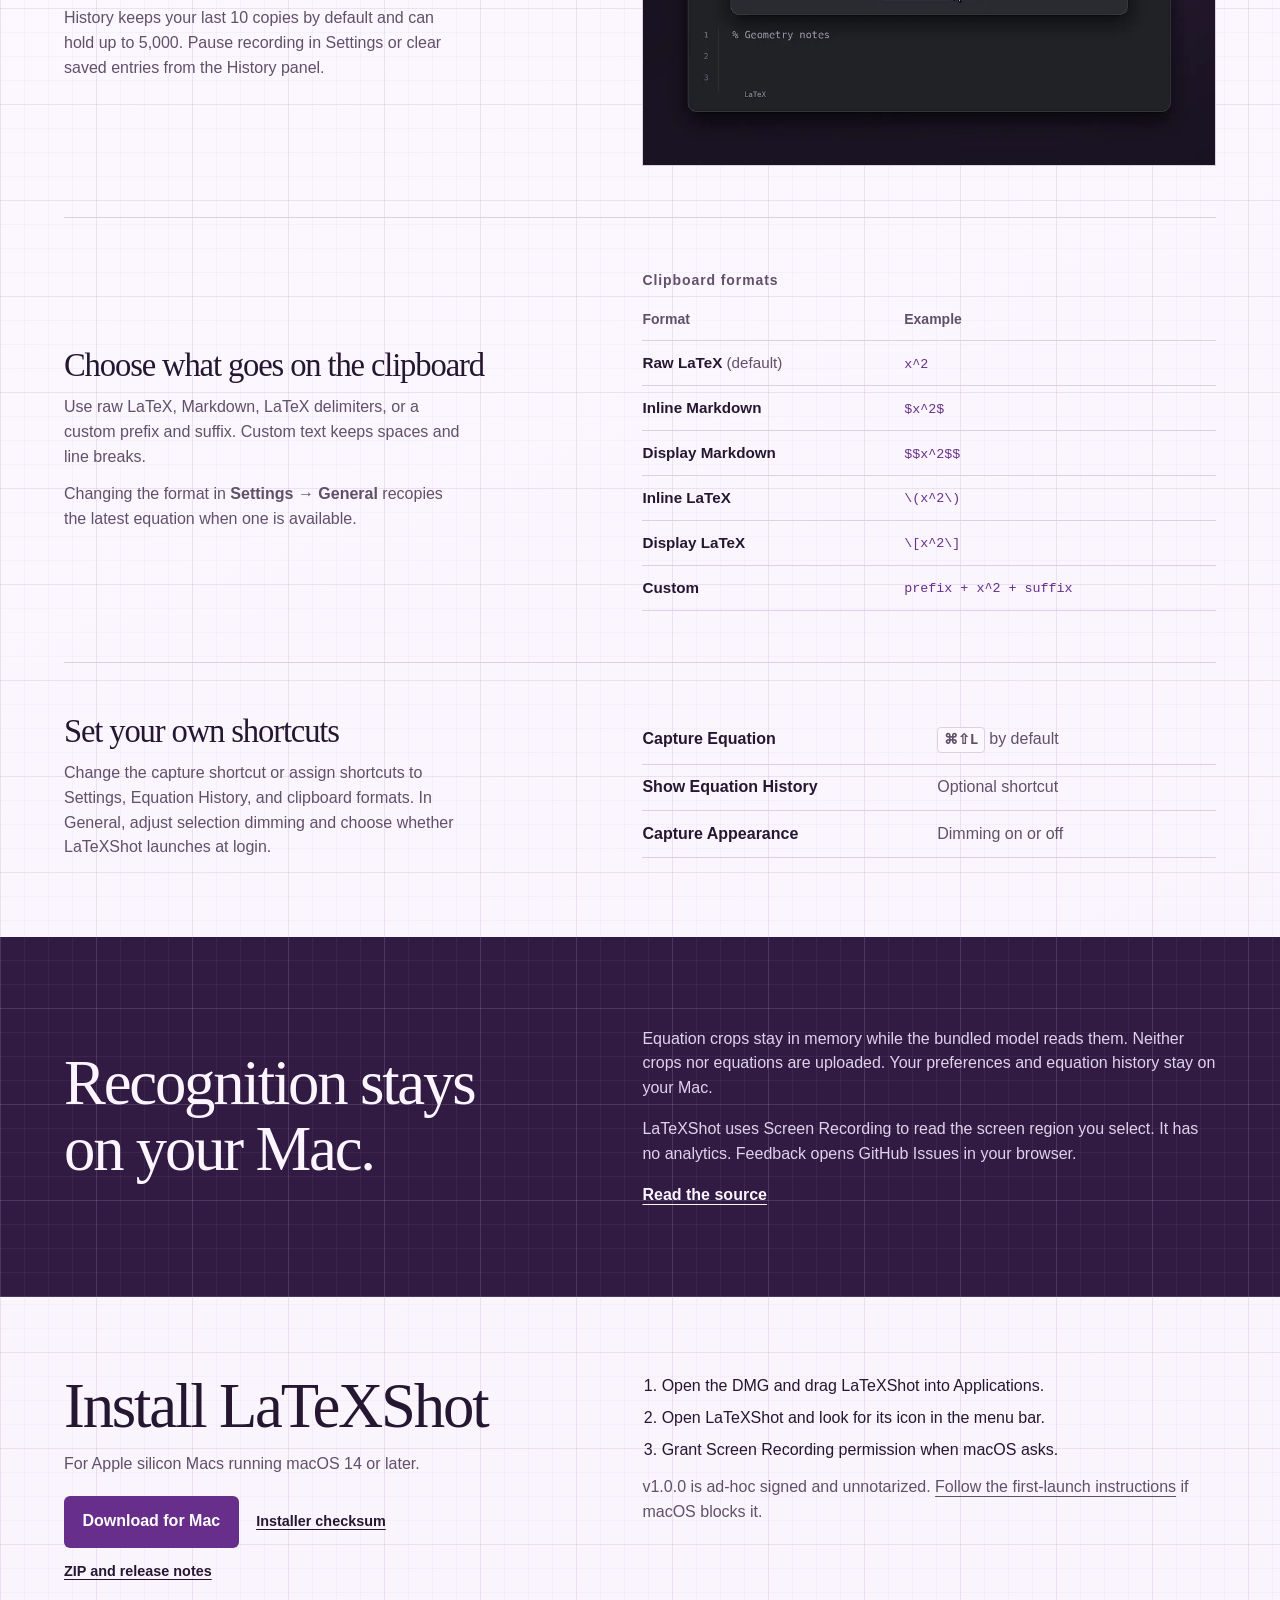
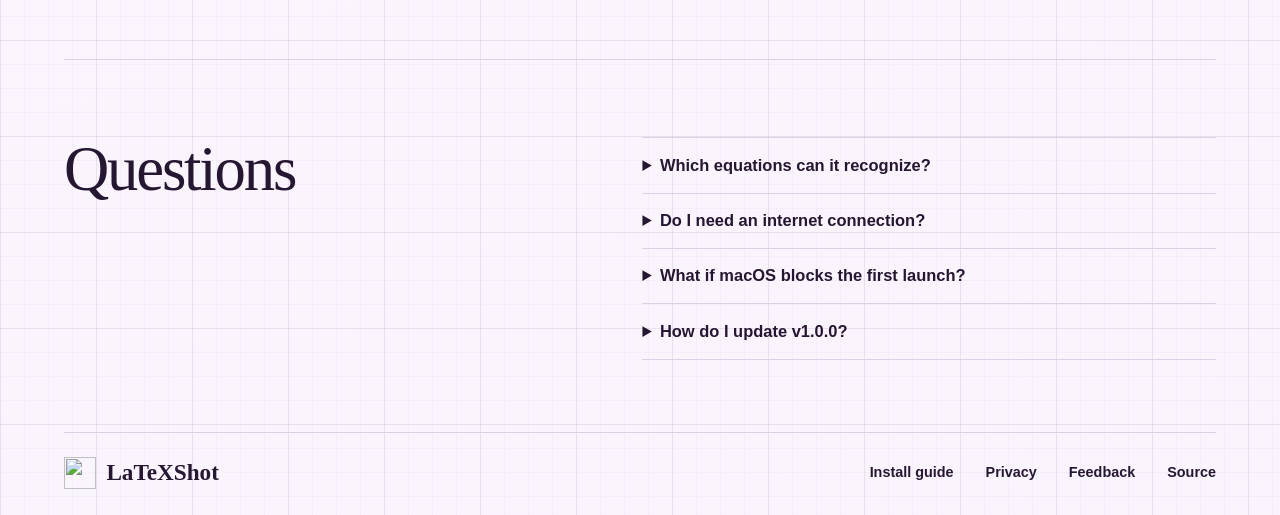
==== commit 693c1ae9: "Use native image loops for the website demos" ====
--- a/site/index.html
+++ b/site/index.html
@@ -7,8 +7,8 @@
   <meta name="color-scheme" content="light dark">
   <title>LaTeXShot — Screenshot an equation. Copy it as LaTeX.</title>
   <link rel="icon" type="image/png" href="LaTeXShot.png">
-  <link rel="stylesheet" href="style.css?v=motion-1">
-  <script src="script.js?v=motion-1" defer></script>
+  <link rel="stylesheet" href="style.css?v=motion-3">
+  <script src="script.js?v=motion-3" defer></script>
 </head>
 <body id="top">
   <a class="skip-link" href="#main">Skip to content</a>
@@ -34,11 +34,10 @@
         <p class="system-note">Apple silicon · macOS 14 or later</p>
       </div>
 
-      <figure class="demo motion-demo" data-motion="capture demo" aria-labelledby="demo-caption" aria-describedby="demo-description">
+      <figure class="demo motion-demo" aria-labelledby="demo-caption" aria-describedby="demo-description">
         <figcaption class="motion-caption">
           <span id="demo-caption" class="sheet-label">Capture and copy example</span>
           <span id="demo-description" class="visually-hidden">Illustration of selecting a printed equation in a PDF. The Copied popup shows the rendered equation, then Command V pastes its LaTeX into a separate editor. The editor then displays the typeset equation in its preview.</span>
-          <button class="motion-toggle" type="button" aria-controls="capture-motion" hidden>Play</button>
         </figcaption>
         <div class="motion-stage">
           <div class="capture-sheet motion-fallback">
@@ -62,7 +61,7 @@
             </div>
           </div>
           <img class="motion-poster" src="media/capture.webp?v=2" width="960" height="600" alt="" decoding="async">
-          <video id="capture-motion" class="motion-video" src="media/capture.mp4?v=5" width="960" height="600" preload="none" muted playsinline loop disablepictureinpicture disableremoteplayback aria-hidden="true" hidden></video>
+          <img class="motion-animation" src="media/capture-loop.webp" width="960" height="600" alt="" decoding="async">
         </div>
         <div class="output">
           <div class="output-heading">
@@ -92,11 +91,10 @@
           <p>Open <strong>Equation History</strong> from the menu bar. Click a rendered equation to copy it again, or drag it into a compatible text field. Both use the current clipboard format.</p>
           <p>History keeps your last 10 copies by default and can hold up to 5,000. Pause recording in Settings or clear saved entries from the History panel.</p>
         </div>
-        <figure class="history-demo motion-demo" data-motion="Equation History demo" aria-labelledby="history-caption" aria-describedby="history-description">
+        <figure class="history-demo motion-demo" aria-labelledby="history-caption" aria-describedby="history-description">
           <figcaption class="motion-caption">
             <span id="history-caption" class="sheet-label">Equation History example</span>
             <span id="history-description" class="visually-hidden">Illustration of dragging two different saved equations from Equation History into an editor. The History panel stays open after each drop.</span>
-            <button class="motion-toggle" type="button" aria-controls="history-motion" hidden>Play</button>
           </figcaption>
           <div class="motion-stage">
             <div class="history-sample motion-fallback">
@@ -107,7 +105,7 @@
               </ul>
             </div>
             <img class="motion-poster" src="media/history.webp?v=2" width="960" height="600" alt="" decoding="async" loading="lazy">
-            <video id="history-motion" class="motion-video" src="media/history.mp4?v=2" width="960" height="600" preload="none" muted playsinline loop disablepictureinpicture disableremoteplayback aria-hidden="true" hidden></video>
+            <img class="motion-animation" src="media/history-loop.webp" width="960" height="600" alt="" decoding="async">
           </div>
         </figure>
       </div>
--- a/site/style.css
+++ b/site/style.css
@@ -168,29 +168,11 @@
 .motion-caption {
   display: flex;
   align-items: center;
-  justify-content: space-between;
-  gap: 0.5rem;
   min-height: 2.85rem;
   padding-inline: 1.1rem;
   border-bottom: 1px solid var(--rule);
 }
 
-.motion-toggle {
-  min-height: 2rem;
-  padding: 0.25rem 0.1rem;
-  border: 0;
-  background: transparent;
-  color: var(--accent);
-  font: inherit;
-  font-size: 0.875rem;
-  font-weight: 650;
-  text-decoration: underline;
-  text-underline-offset: 0.23em;
-  cursor: pointer;
-}
-
-.motion-toggle:hover { text-decoration-thickness: 2px; }
-
 .motion-stage {
   position: relative;
   display: grid;
@@ -199,7 +181,7 @@
   background: var(--sheet);
 }
 
-.motion-poster, .motion-video {
+.motion-poster, .motion-animation {
   position: absolute;
   inset: 0;
   width: 100%;
@@ -207,10 +189,6 @@
   object-fit: contain;
 }
 
-.motion-poster { z-index: 1; visibility: hidden; }
-.motion-poster.available { visibility: visible; }
-.motion-video { opacity: 0; }
-.motion-video.started { opacity: 1; }
 .sheet-label {
   color: var(--muted);
   font-size: 0.875rem;
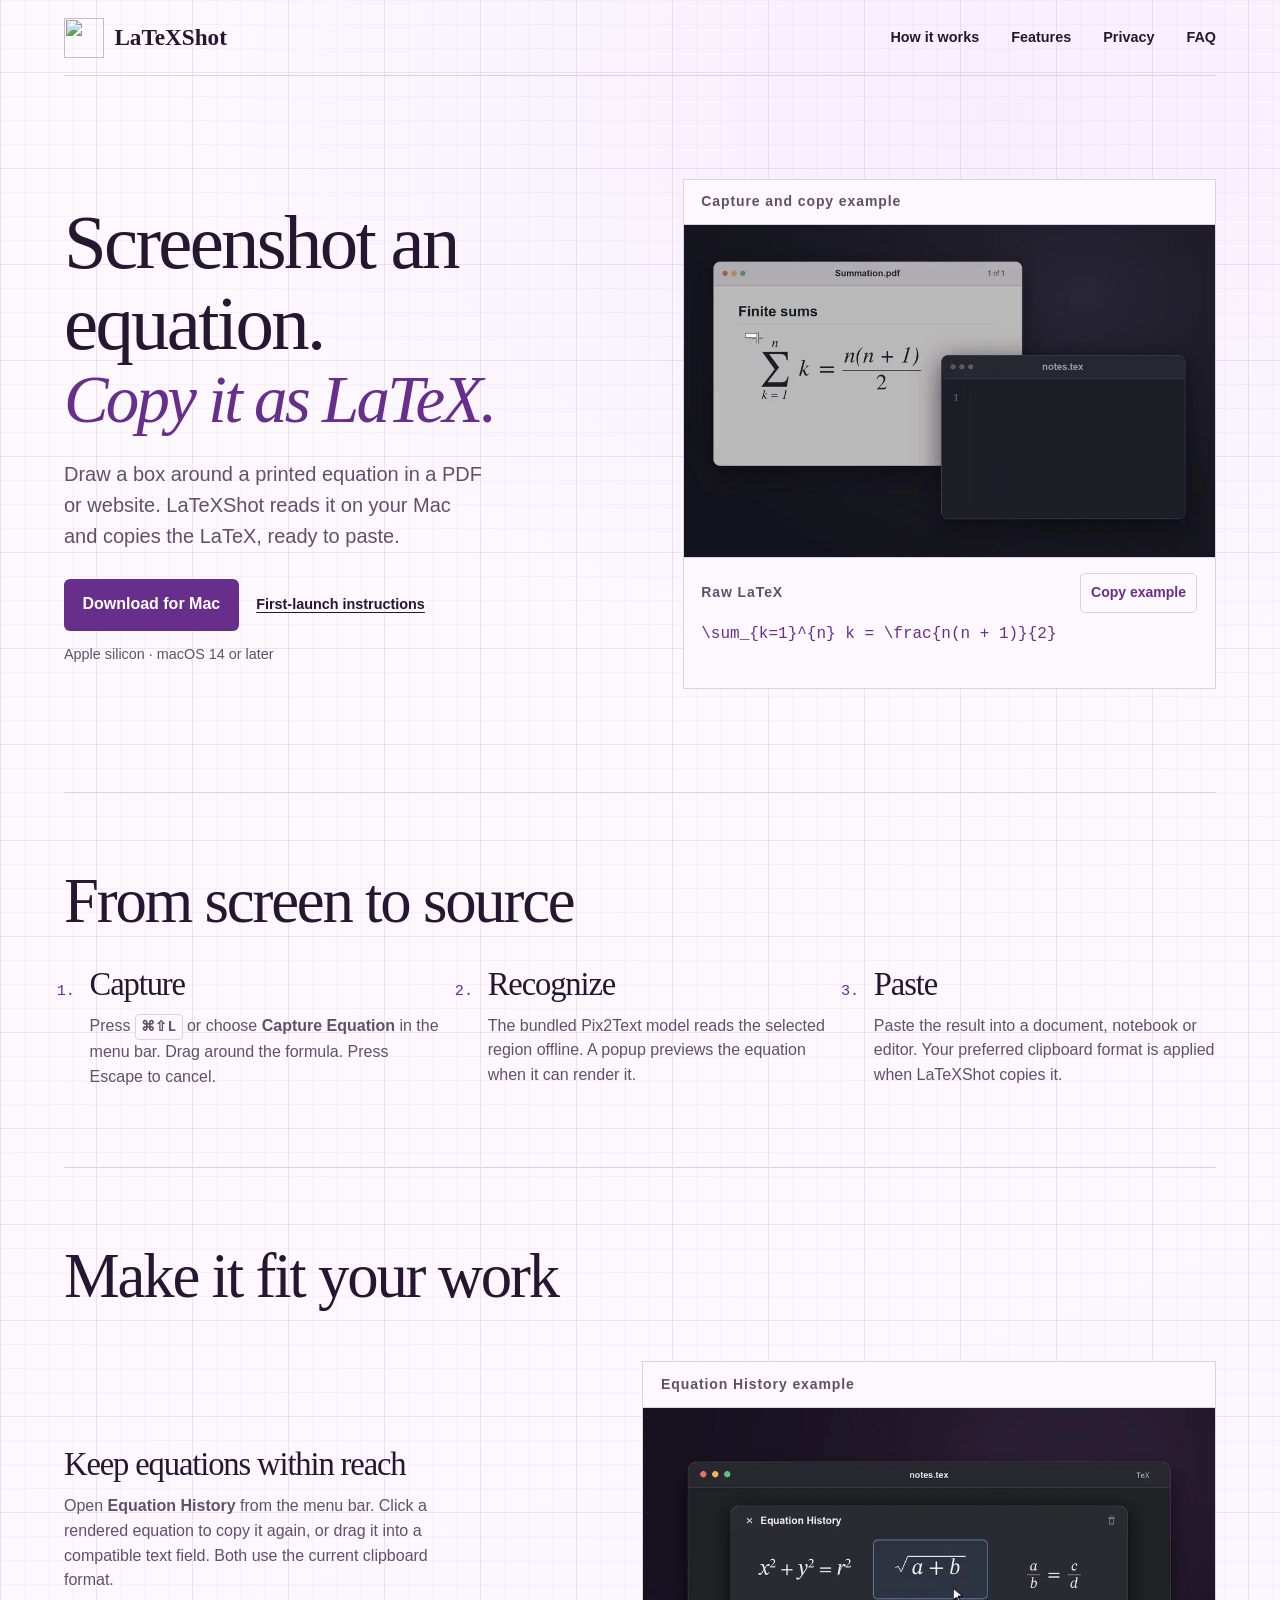
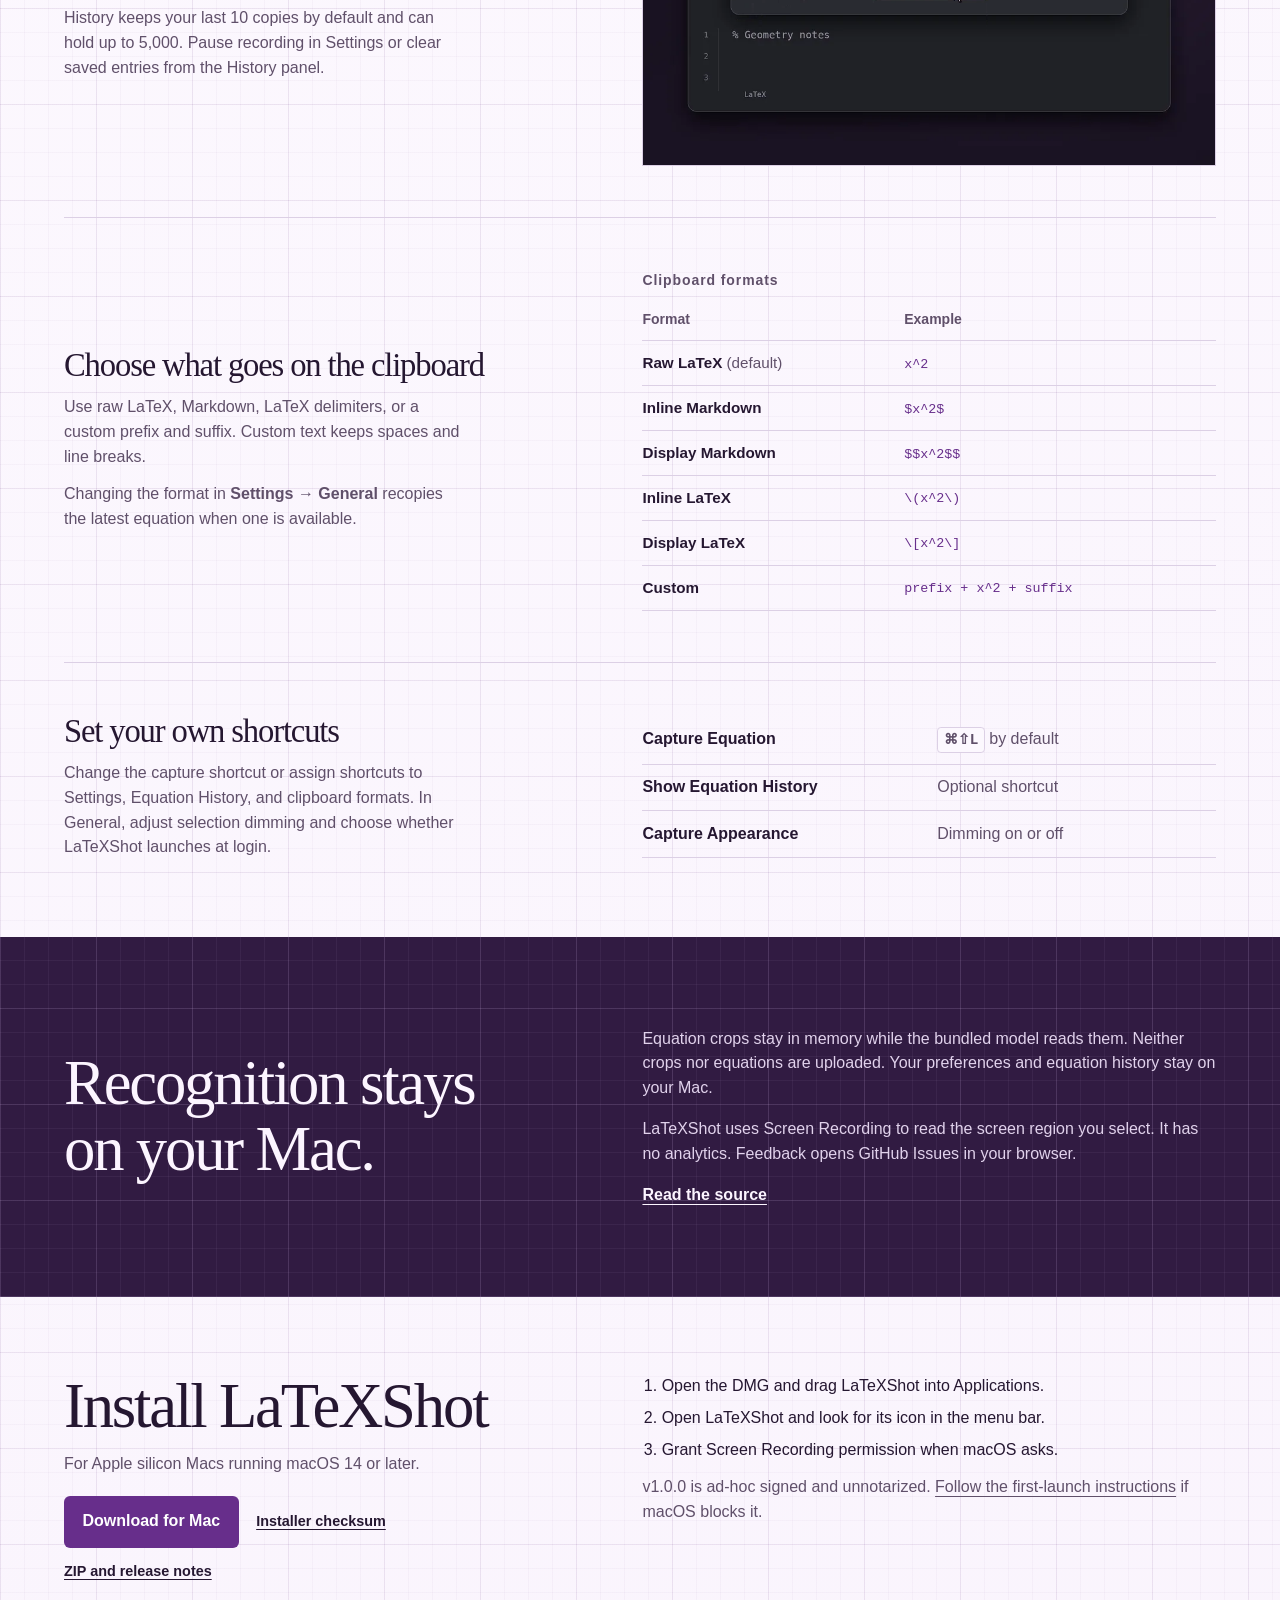
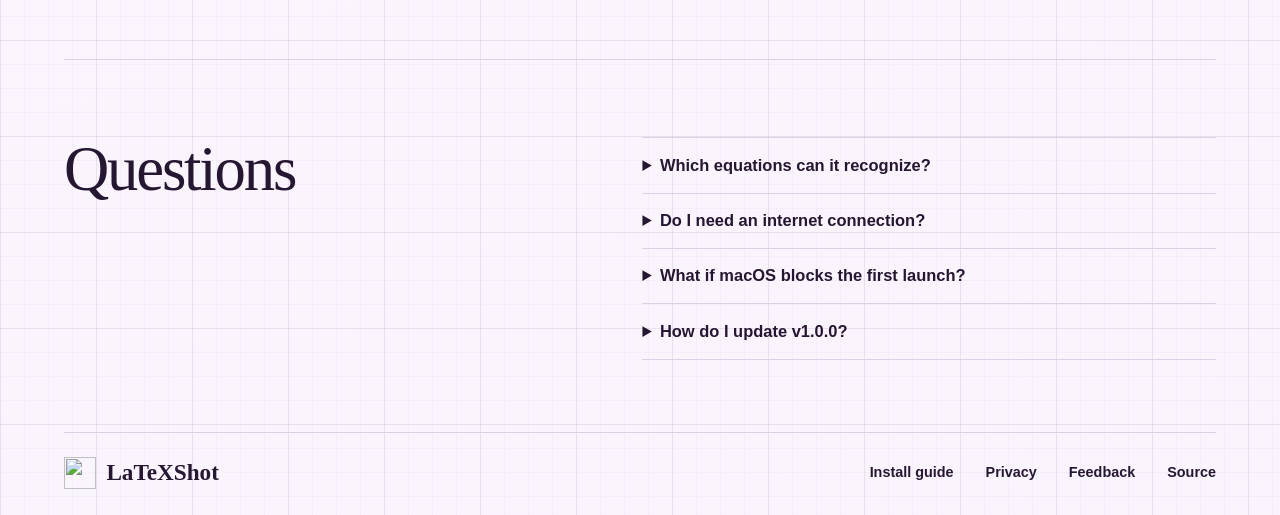
==== commit 252524ba: "Pause and resume demos from their media area" ====
--- a/site/index.html
+++ b/site/index.html
@@ -7,8 +7,8 @@
   <meta name="color-scheme" content="light dark">
   <title>LaTeXShot — Screenshot an equation. Copy it as LaTeX.</title>
   <link rel="icon" type="image/png" href="LaTeXShot.png">
-  <link rel="stylesheet" href="style.css?v=motion-3">
-  <script src="script.js?v=motion-3" defer></script>
+  <link rel="stylesheet" href="style.css?v=motion-4">
+  <script src="script.js?v=motion-4" defer></script>
 </head>
 <body id="top">
   <a class="skip-link" href="#main">Skip to content</a>
@@ -61,7 +61,11 @@
             </div>
           </div>
           <img class="motion-poster" src="media/capture.webp?v=2" width="960" height="600" alt="" decoding="async">
+          <video class="motion-video" src="media/capture.mp4?v=5" width="960" height="600" preload="metadata" muted playsinline loop autoplay disablepictureinpicture disableremoteplayback aria-hidden="true"></video>
           <img class="motion-animation" src="media/capture-loop.webp" width="960" height="600" alt="" decoding="async">
+          <button class="motion-control" type="button" aria-label="Pause capture and copy demo" aria-pressed="false" hidden>
+            <span class="motion-pause-icon" aria-hidden="true"></span>
+          </button>
         </div>
         <div class="output">
           <div class="output-heading">
@@ -105,7 +109,11 @@
               </ul>
             </div>
             <img class="motion-poster" src="media/history.webp?v=2" width="960" height="600" alt="" decoding="async" loading="lazy">
+            <video class="motion-video" src="media/history.mp4?v=2" width="960" height="600" preload="metadata" muted playsinline loop autoplay disablepictureinpicture disableremoteplayback aria-hidden="true"></video>
             <img class="motion-animation" src="media/history-loop.webp" width="960" height="600" alt="" decoding="async">
+            <button class="motion-control" type="button" aria-label="Pause Equation History demo" aria-pressed="false" hidden>
+              <span class="motion-pause-icon" aria-hidden="true"></span>
+            </button>
           </div>
         </figure>
       </div>
--- a/site/style.css
+++ b/site/style.css
@@ -181,12 +181,45 @@
   background: var(--sheet);
 }
 
-.motion-poster, .motion-animation {
+.motion-poster, .motion-animation, .motion-video {
   position: absolute;
   inset: 0;
   width: 100%;
   height: 100%;
   object-fit: contain;
+}
+
+.motion-video { opacity: 0; }
+.motion-video.has-frame { opacity: 1; }
+
+.motion-control {
+  position: absolute;
+  inset: 0;
+  width: 100%;
+  height: 100%;
+  display: grid;
+  place-items: center;
+  padding: 0;
+  border: 0;
+  background: transparent;
+  cursor: pointer;
+}
+.motion-control:focus-visible { outline-offset: -3px; }
+.motion-pause-icon {
+  display: none;
+  width: 2.4rem;
+  height: 2.4rem;
+  place-items: center;
+  border-radius: 50%;
+  background: rgb(0 0 0 / 65%);
+  color: white;
+}
+.motion-control[aria-pressed="true"] .motion-pause-icon { display: grid; }
+.motion-pause-icon::before {
+  content: "";
+  width: 0.65rem;
+  height: 0.8rem;
+  border-inline: 0.17rem solid currentColor;
 }
 
 .sheet-label {
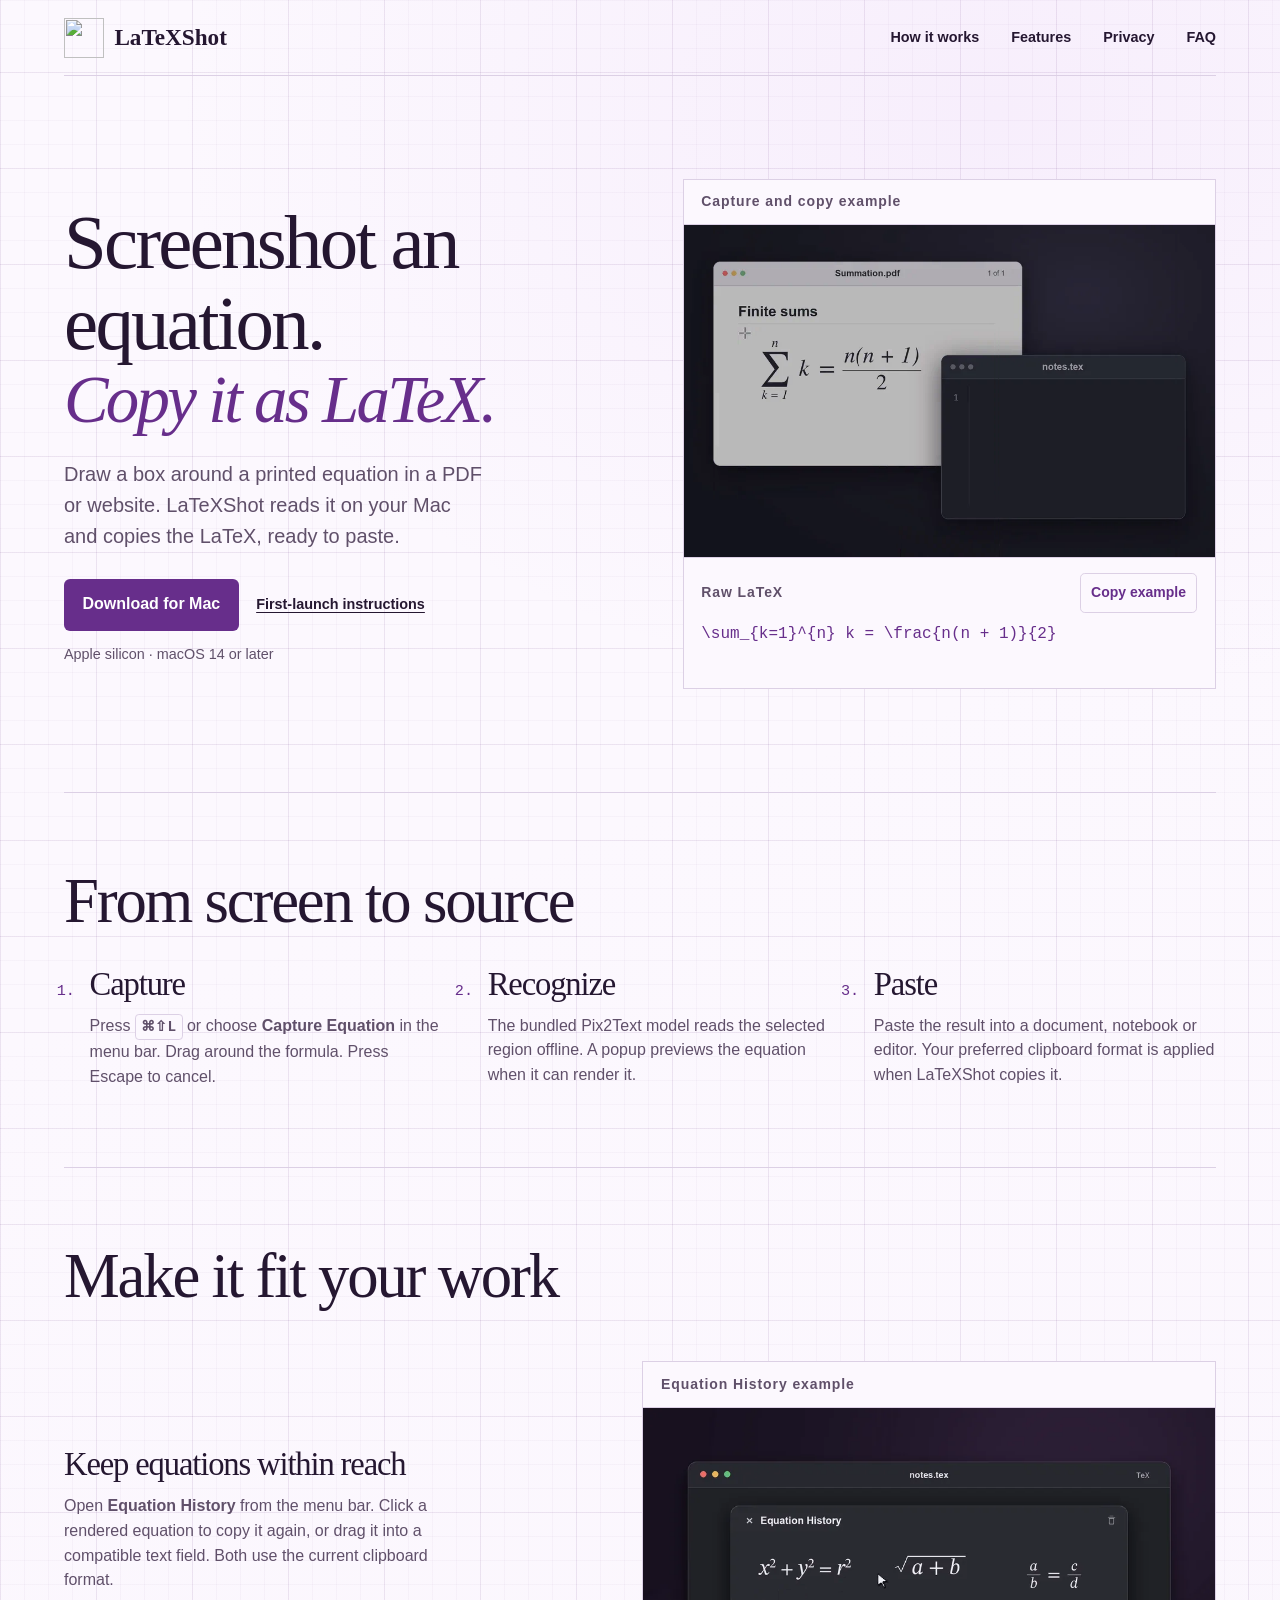
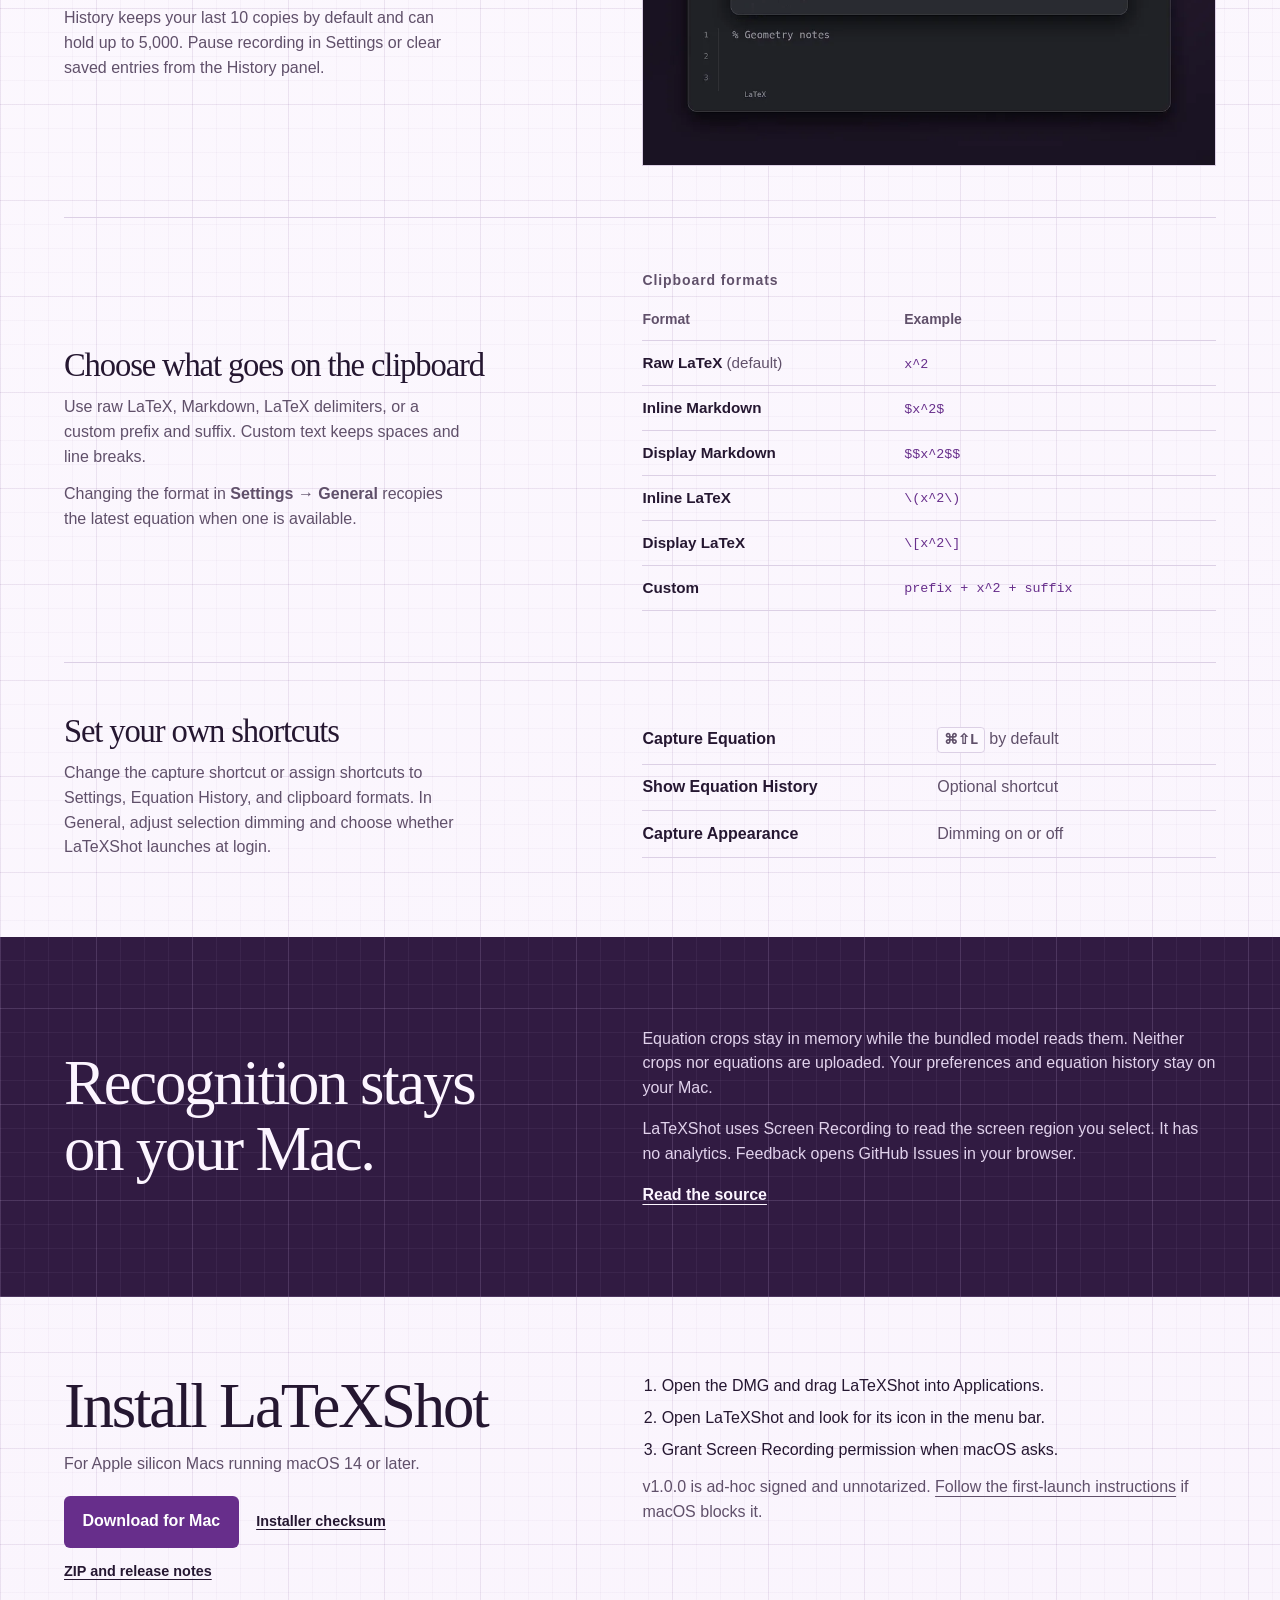
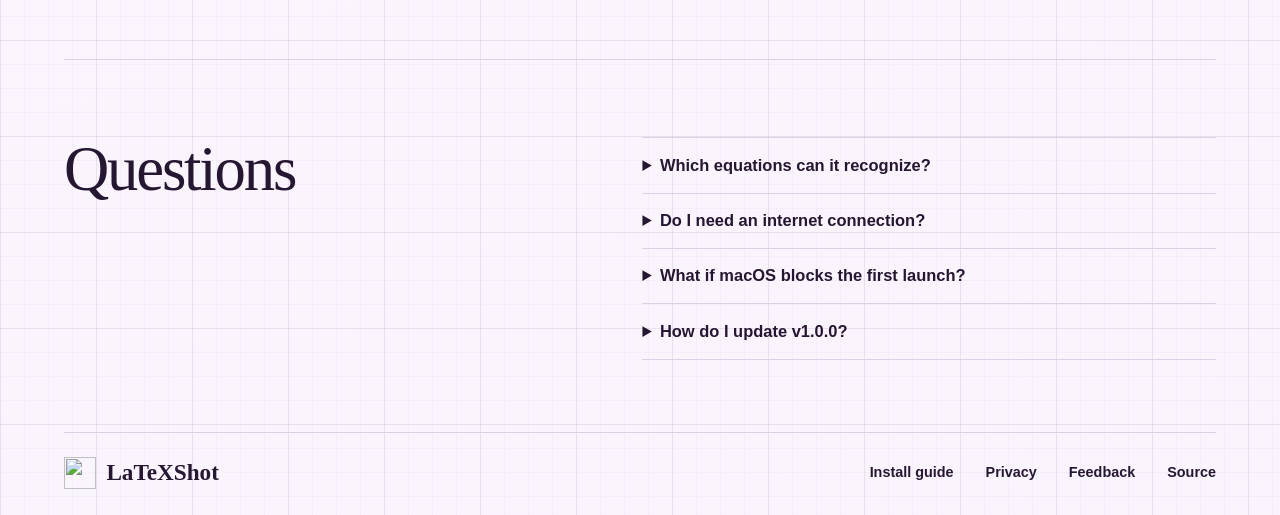
==== commit 0faafd77: "Show the right playback icon on demo clicks" ====
--- a/site/index.html
+++ b/site/index.html
@@ -7,8 +7,8 @@
   <meta name="color-scheme" content="light dark">
   <title>LaTeXShot — Screenshot an equation. Copy it as LaTeX.</title>
   <link rel="icon" type="image/png" href="LaTeXShot.png">
-  <link rel="stylesheet" href="style.css?v=motion-4">
-  <script src="script.js?v=motion-4" defer></script>
+  <link rel="stylesheet" href="style.css?v=motion-5">
+  <script src="script.js?v=motion-5" defer></script>
 </head>
 <body id="top">
   <a class="skip-link" href="#main">Skip to content</a>
@@ -64,7 +64,7 @@
           <video class="motion-video" src="media/capture.mp4?v=5" width="960" height="600" preload="metadata" muted playsinline loop autoplay disablepictureinpicture disableremoteplayback aria-hidden="true"></video>
           <img class="motion-animation" src="media/capture-loop.webp" width="960" height="600" alt="" decoding="async">
           <button class="motion-control" type="button" aria-label="Pause capture and copy demo" aria-pressed="false" hidden>
-            <span class="motion-pause-icon" aria-hidden="true"></span>
+            <span class="motion-icon" aria-hidden="true"></span>
           </button>
         </div>
         <div class="output">
@@ -112,7 +112,7 @@
             <video class="motion-video" src="media/history.mp4?v=2" width="960" height="600" preload="metadata" muted playsinline loop autoplay disablepictureinpicture disableremoteplayback aria-hidden="true"></video>
             <img class="motion-animation" src="media/history-loop.webp" width="960" height="600" alt="" decoding="async">
             <button class="motion-control" type="button" aria-label="Pause Equation History demo" aria-pressed="false" hidden>
-              <span class="motion-pause-icon" aria-hidden="true"></span>
+              <span class="motion-icon" aria-hidden="true"></span>
             </button>
           </div>
         </figure>
--- a/site/style.css
+++ b/site/style.css
@@ -205,7 +205,7 @@
   cursor: pointer;
 }
 .motion-control:focus-visible { outline-offset: -3px; }
-.motion-pause-icon {
+.motion-icon {
   display: none;
   width: 2.4rem;
   height: 2.4rem;
@@ -214,11 +214,19 @@
   background: rgb(0 0 0 / 65%);
   color: white;
 }
-.motion-control[aria-pressed="true"] .motion-pause-icon { display: grid; }
-.motion-pause-icon::before {
+.motion-control[aria-pressed="true"] .motion-icon,
+.motion-control.is-resuming .motion-icon { display: grid; }
+.motion-icon::before {
   content: "";
   width: 0.65rem;
   height: 0.8rem;
+}
+.motion-control[aria-pressed="true"] .motion-icon::before {
+  background: currentColor;
+  clip-path: polygon(0 0, 100% 50%, 0 100%);
+  transform: translateX(0.06rem);
+}
+.motion-control.is-resuming .motion-icon::before {
   border-inline: 0.17rem solid currentColor;
 }
 
